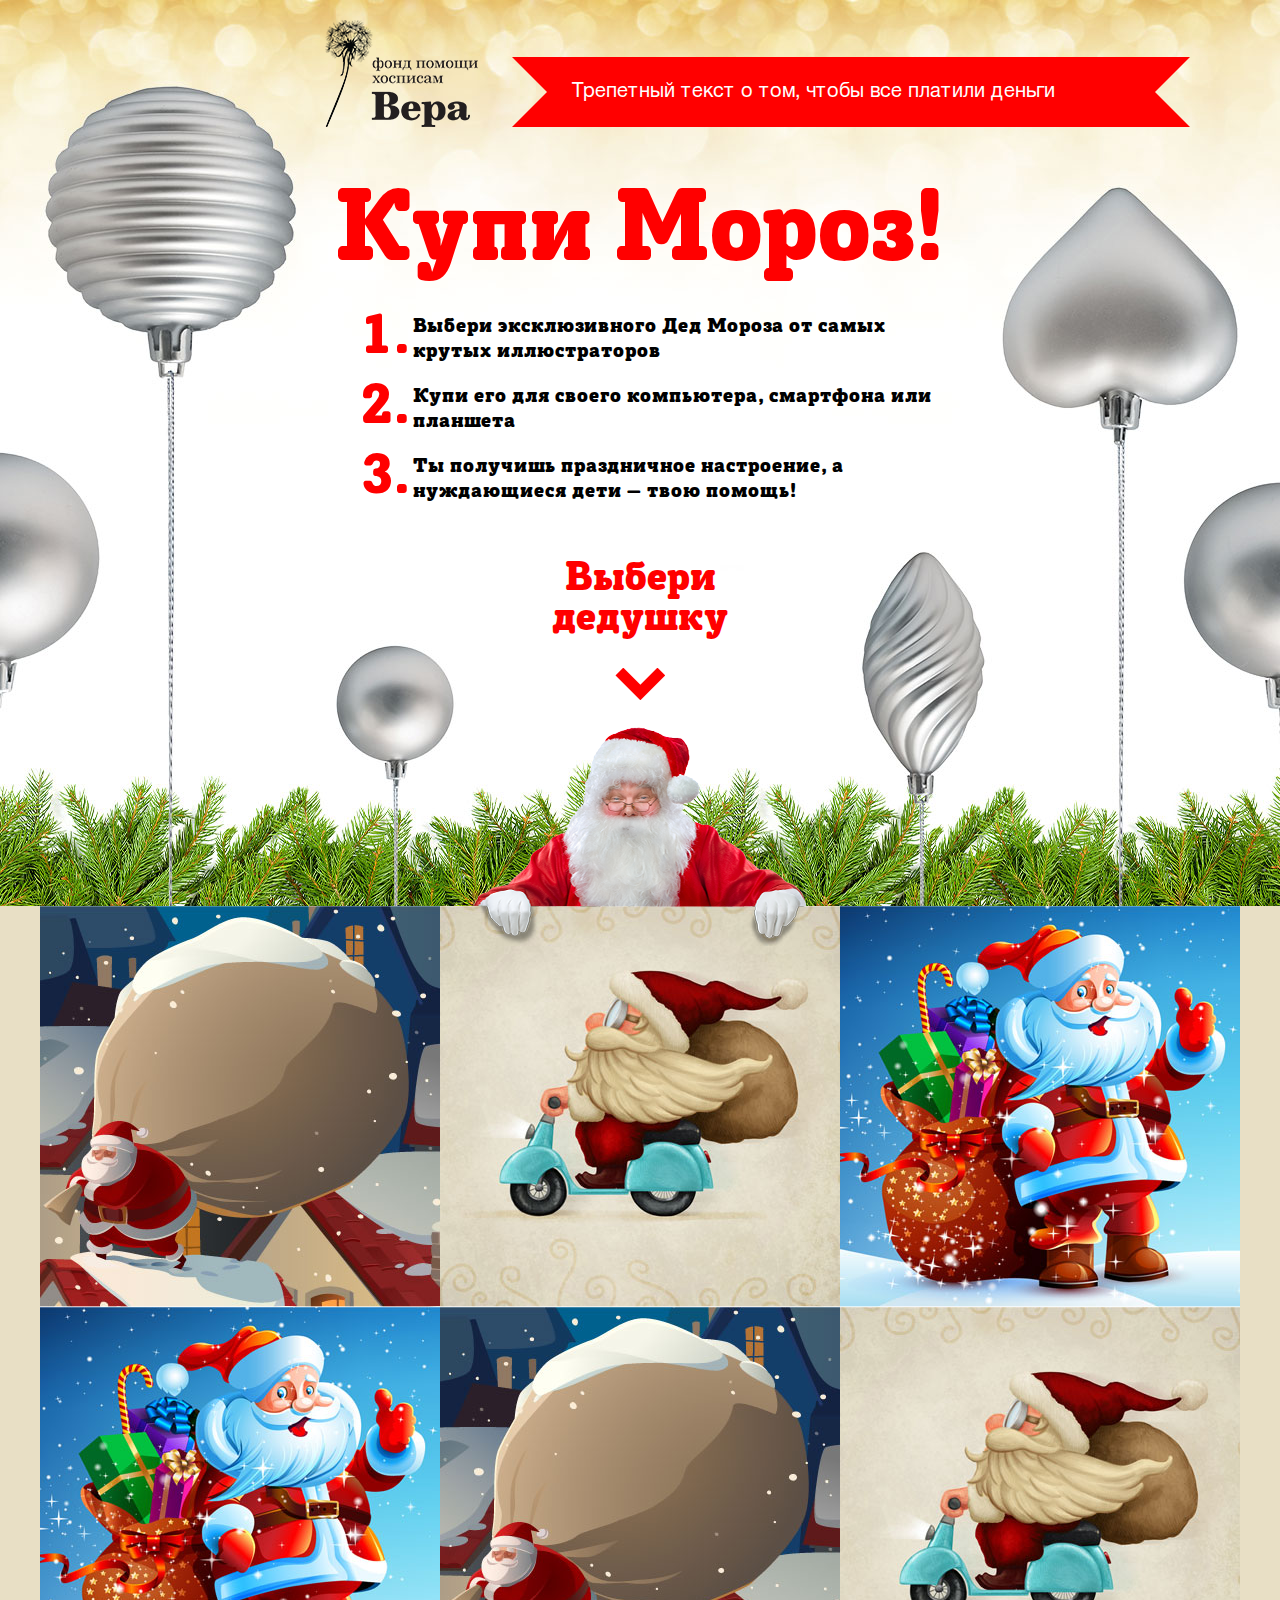
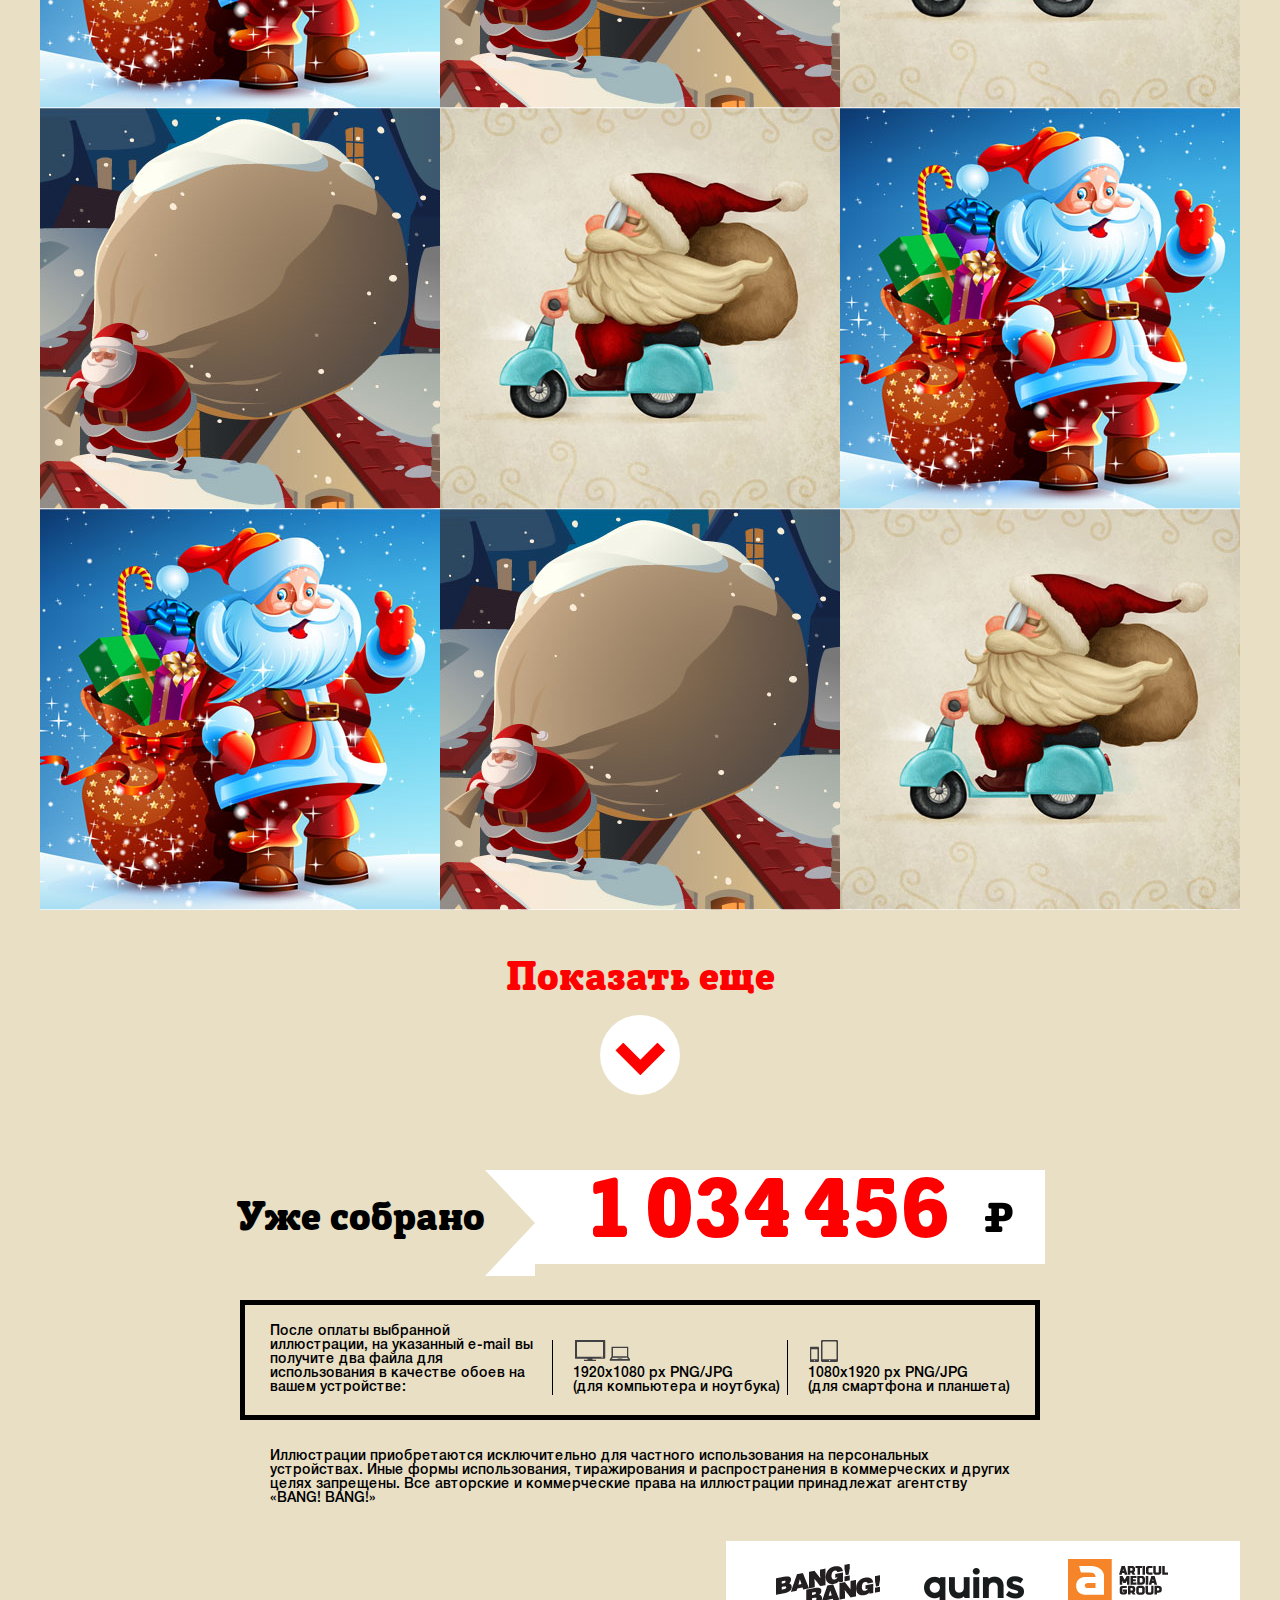
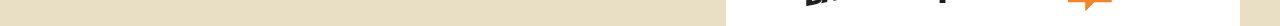
==== index.html @ df0b2a20 "add main page" ====
<!DOCTYPE html>
<html lang="ru-RU">
<head>
	<meta charset="utf-8">
	<title>Quins — основы web-верстки</title>
	<meta name="viewport" contents="ya-title=#000000,ya-dock=#000000">
	<link rel="stylesheet" type="text/css" href="css/common.css" media="all">
	<!--[if IE 8]><link rel="stylesheet" type="text/css" href="css/miserable-browsers/internet-explorer-8.css" media="all"><![endif]-->
	<!--[if IE 9]><link rel="stylesheet" type="text/css" href="css/miserable-browsers/internet-explorer-9.css" media="all"><![endif]-->
</head>
<body>

	<header class="l-header" role="header">
		<h1 class="b-header-title">Фонд помощи хосписам Вера</h1>
		<p class="b-header-description">Трепетный текст о том, чтобы все платили деньги</p>
	</header>

	<main role="main">
		<section class="l-intro-section">
			<span class="b-intro-section-background-section" style="background: url('i/back-intro.jpg') no-repeat 50% 0;"></span>
			<h1 class="b-intro-section-title">Купи Мороз!</h1>
			<ul class="b-intro-section-pillars-collection">
				<li class="b-intro-section-pillars-collection-clause b-intro-section-pillars-collection-one-clause">Выбери эксклюзивного Дед Мороза от самых крутых иллюстраторов</li>
				<li class="b-intro-section-pillars-collection-clause b-intro-section-pillars-collection-two-clause">Купи его для своего компьютера, смартфона или планшета</li>
				<li class="b-intro-section-pillars-collection-clause b-intro-section-pillars-collection-three-clause">Ты получишь праздничное настроение, а нуждающиеся дети&nbsp;&mdash; твою помощь!</li>
			</ul>
			<p class="b-intro-section-paragraph">Выбери дедушку</p>
		</section>
		<section class="l-painting-section">
			<ul class="b-painting-section-pictures-collection">
				<li class="b-painting-section-pictures-collection-clause">
					<img src="i/painting/painting-1.jpg" alt="Дед Мороз" class="b-painting-section-pictures-collection-clause-picture">
					<div class="b-buying-section">
						<h1 class="b-buying-section-title">Купить иллюстрацию</h1>

						<ul class="b-buying-section-costs-collection">
							<li class="b-buying-section-costs-collection-clause"><a href="#" class="b-buying-section-costs-collection-clause-link" title="100 рублей">100 &#8381;</span></a></li>
							<li class="b-buying-section-costs-collection-clause"><a href="#" class="b-buying-section-costs-collection-clause-link" title="300 рублей">300 &#8381;</span></a></li>
							<li class="b-buying-section-costs-collection-clause b-buying-section-costs-collection-clause" title="Столько рублей, сколько вам не жалко"><a href="#" class="b-buying-section-costs-collection-clause-link b-buying-section-costs-collection-clause-random-link">?</a></li>
						</ul>

						<dl class="b-buying-section-sharing-collection">
							<dt class="b-buying-section-sharing-collection-title">Поделиться</dt>
							<dd class="b-buying-section-sharing-collection-clause b-buying-section-sharing-collection-fb-clause">150</dd>
							<dd class="b-buying-section-sharing-collection-clause b-buying-section-sharing-collection-vk-clause">150</dd>

						</dl>
					</div>
				</li>
				<li class="b-painting-section-pictures-collection-clause">
					<img src="i/painting/painting-2.jpg" alt="Дед Мороз" class="b-painting-section-pictures-collection-clause-picture">

					<div class="b-buying-section">
						<h1 class="b-buying-section-title">Купить иллюстрацию</h1>

						<ul class="b-buying-section-costs-collection">
							<li class="b-buying-section-costs-collection-clause"><a href="#" class="b-buying-section-costs-collection-clause-link" title="100 рублей">100 &#8381;</span></a></li>
							<li class="b-buying-section-costs-collection-clause"><a href="#" class="b-buying-section-costs-collection-clause-link" title="300 рублей">300 &#8381;</span></a></li>
							<li class="b-buying-section-costs-collection-clause b-buying-section-costs-collection-clause" title="Столько рублей, сколько вам не жалко"><a href="#" class="b-buying-section-costs-collection-clause-link b-buying-section-costs-collection-clause-random-link">?</a></li>
						</ul>

						<dl class="b-buying-section-sharing-collection">
							<dt class="b-buying-section-sharing-collection-title">Поделиться</dt>
							<dd class="b-buying-section-sharing-collection-clause b-buying-section-sharing-collection-fb-clause">150</dd>
							<dd class="b-buying-section-sharing-collection-clause b-buying-section-sharing-collection-vk-clause">150</dd>

						</dl>
					</div>

				</li>
				<li class="b-painting-section-pictures-collection-clause">
					<img src="i/painting/painting-3.jpg" alt="Дед Мороз" class="b-painting-section-pictures-collection-clause-picture">

					<div class="b-buying-section">
						<h1 class="b-buying-section-title">Купить иллюстрацию</h1>

						<ul class="b-buying-section-costs-collection">
							<li class="b-buying-section-costs-collection-clause"><a href="#" class="b-buying-section-costs-collection-clause-link" title="100 рублей">100 &#8381;</span></a></li>
							<li class="b-buying-section-costs-collection-clause"><a href="#" class="b-buying-section-costs-collection-clause-link" title="300 рублей">300 &#8381;</span></a></li>
							<li class="b-buying-section-costs-collection-clause b-buying-section-costs-collection-clause" title="Столько рублей, сколько вам не жалко"><a href="#" class="b-buying-section-costs-collection-clause-link b-buying-section-costs-collection-clause-random-link">?</a></li>
						</ul>

						<dl class="b-buying-section-sharing-collection">
							<dt class="b-buying-section-sharing-collection-title">Поделиться</dt>
							<dd class="b-buying-section-sharing-collection-clause b-buying-section-sharing-collection-fb-clause">150</dd>
							<dd class="b-buying-section-sharing-collection-clause b-buying-section-sharing-collection-vk-clause">150</dd>

						</dl>
					</div>

				</li>
				<li class="b-painting-section-pictures-collection-clause">
					<img src="i/painting/painting-3.jpg" alt="Дед Мороз" class="b-painting-section-pictures-collection-clause-picture">

					<div class="b-buying-section">
						<h1 class="b-buying-section-title">Купить иллюстрацию</h1>

						<ul class="b-buying-section-costs-collection">
							<li class="b-buying-section-costs-collection-clause"><a href="#" class="b-buying-section-costs-collection-clause-link" title="100 рублей">100 &#8381;</span></a></li>
							<li class="b-buying-section-costs-collection-clause"><a href="#" class="b-buying-section-costs-collection-clause-link" title="300 рублей">300 &#8381;</span></a></li>
							<li class="b-buying-section-costs-collection-clause b-buying-section-costs-collection-clause" title="Столько рублей, сколько вам не жалко"><a href="#" class="b-buying-section-costs-collection-clause-link b-buying-section-costs-collection-clause-random-link">?</a></li>
						</ul>

						<dl class="b-buying-section-sharing-collection">
							<dt class="b-buying-section-sharing-collection-title">Поделиться</dt>
							<dd class="b-buying-section-sharing-collection-clause b-buying-section-sharing-collection-fb-clause">150</dd>
							<dd class="b-buying-section-sharing-collection-clause b-buying-section-sharing-collection-vk-clause">150</dd>

						</dl>
					</div>

				</li>
				<li class="b-painting-section-pictures-collection-clause">
					<img src="i/painting/painting-1.jpg" alt="Дед Мороз" class="b-painting-section-pictures-collection-clause-picture">

					<div class="b-buying-section">
						<h1 class="b-buying-section-title">Купить иллюстрацию</h1>

						<ul class="b-buying-section-costs-collection">
							<li class="b-buying-section-costs-collection-clause"><a href="#" class="b-buying-section-costs-collection-clause-link" title="100 рублей">100 &#8381;</span></a></li>
							<li class="b-buying-section-costs-collection-clause"><a href="#" class="b-buying-section-costs-collection-clause-link" title="300 рублей">300 &#8381;</span></a></li>
							<li class="b-buying-section-costs-collection-clause b-buying-section-costs-collection-clause" title="Столько рублей, сколько вам не жалко"><a href="#" class="b-buying-section-costs-collection-clause-link b-buying-section-costs-collection-clause-random-link">?</a></li>
						</ul>

						<dl class="b-buying-section-sharing-collection">
							<dt class="b-buying-section-sharing-collection-title">Поделиться</dt>
							<dd class="b-buying-section-sharing-collection-clause b-buying-section-sharing-collection-fb-clause">150</dd>
							<dd class="b-buying-section-sharing-collection-clause b-buying-section-sharing-collection-vk-clause">150</dd>

						</dl>
					</div>

				</li>
				<li class="b-painting-section-pictures-collection-clause">
					<img src="i/painting/painting-2.jpg" alt="Дед Мороз" class="b-painting-section-pictures-collection-clause-picture">

					<div class="b-buying-section">
						<h1 class="b-buying-section-title">Купить иллюстрацию</h1>

						<ul class="b-buying-section-costs-collection">
							<li class="b-buying-section-costs-collection-clause"><a href="#" class="b-buying-section-costs-collection-clause-link" title="100 рублей">100 &#8381;</span></a></li>
							<li class="b-buying-section-costs-collection-clause"><a href="#" class="b-buying-section-costs-collection-clause-link" title="300 рублей">300 &#8381;</span></a></li>
							<li class="b-buying-section-costs-collection-clause b-buying-section-costs-collection-clause" title="Столько рублей, сколько вам не жалко"><a href="#" class="b-buying-section-costs-collection-clause-link b-buying-section-costs-collection-clause-random-link">?</a></li>
						</ul>

						<dl class="b-buying-section-sharing-collection">
							<dt class="b-buying-section-sharing-collection-title">Поделиться</dt>
							<dd class="b-buying-section-sharing-collection-clause b-buying-section-sharing-collection-fb-clause">150</dd>
							<dd class="b-buying-section-sharing-collection-clause b-buying-section-sharing-collection-vk-clause">150</dd>

						</dl>
					</div>

				</li>
				<li class="b-painting-section-pictures-collection-clause">
					<img src="i/painting/painting-1.jpg" alt="Дед Мороз" class="b-painting-section-pictures-collection-clause-picture">

					<div class="b-buying-section">
						<h1 class="b-buying-section-title">Купить иллюстрацию</h1>

						<ul class="b-buying-section-costs-collection">
							<li class="b-buying-section-costs-collection-clause"><a href="#" class="b-buying-section-costs-collection-clause-link" title="100 рублей">100 &#8381;</span></a></li>
							<li class="b-buying-section-costs-collection-clause"><a href="#" class="b-buying-section-costs-collection-clause-link" title="300 рублей">300 &#8381;</span></a></li>
							<li class="b-buying-section-costs-collection-clause b-buying-section-costs-collection-clause" title="Столько рублей, сколько вам не жалко"><a href="#" class="b-buying-section-costs-collection-clause-link b-buying-section-costs-collection-clause-random-link">?</a></li>
						</ul>

						<dl class="b-buying-section-sharing-collection">
							<dt class="b-buying-section-sharing-collection-title">Поделиться</dt>
							<dd class="b-buying-section-sharing-collection-clause b-buying-section-sharing-collection-fb-clause">150</dd>
							<dd class="b-buying-section-sharing-collection-clause b-buying-section-sharing-collection-vk-clause">150</dd>

						</dl>
					</div>

				</li>
				<li class="b-painting-section-pictures-collection-clause">
					<img src="i/painting/painting-2.jpg" alt="Дед Мороз" class="b-painting-section-pictures-collection-clause-picture">

					<div class="b-buying-section">
						<h1 class="b-buying-section-title">Купить иллюстрацию</h1>

						<ul class="b-buying-section-costs-collection">
							<li class="b-buying-section-costs-collection-clause"><a href="#" class="b-buying-section-costs-collection-clause-link" title="100 рублей">100 &#8381;</span></a></li>
							<li class="b-buying-section-costs-collection-clause"><a href="#" class="b-buying-section-costs-collection-clause-link" title="300 рублей">300 &#8381;</span></a></li>
							<li class="b-buying-section-costs-collection-clause b-buying-section-costs-collection-clause" title="Столько рублей, сколько вам не жалко"><a href="#" class="b-buying-section-costs-collection-clause-link b-buying-section-costs-collection-clause-random-link">?</a></li>
						</ul>

						<dl class="b-buying-section-sharing-collection">
							<dt class="b-buying-section-sharing-collection-title">Поделиться</dt>
							<dd class="b-buying-section-sharing-collection-clause b-buying-section-sharing-collection-fb-clause">150</dd>
							<dd class="b-buying-section-sharing-collection-clause b-buying-section-sharing-collection-vk-clause">150</dd>

						</dl>
					</div>

				</li>
				<li class="b-painting-section-pictures-collection-clause">
					<img src="i/painting/painting-3.jpg" alt="Дед Мороз" class="b-painting-section-pictures-collection-clause-picture">

					<div class="b-buying-section">
						<h1 class="b-buying-section-title">Купить иллюстрацию</h1>

						<ul class="b-buying-section-costs-collection">
							<li class="b-buying-section-costs-collection-clause"><a href="#" class="b-buying-section-costs-collection-clause-link" title="100 рублей">100 &#8381;</span></a></li>
							<li class="b-buying-section-costs-collection-clause"><a href="#" class="b-buying-section-costs-collection-clause-link" title="300 рублей">300 &#8381;</span></a></li>
							<li class="b-buying-section-costs-collection-clause b-buying-section-costs-collection-clause" title="Столько рублей, сколько вам не жалко"><a href="#" class="b-buying-section-costs-collection-clause-link b-buying-section-costs-collection-clause-random-link">?</a></li>
						</ul>

						<dl class="b-buying-section-sharing-collection">
							<dt class="b-buying-section-sharing-collection-title">Поделиться</dt>
							<dd class="b-buying-section-sharing-collection-clause b-buying-section-sharing-collection-fb-clause">150</dd>
							<dd class="b-buying-section-sharing-collection-clause b-buying-section-sharing-collection-vk-clause">150</dd>

						</dl>
					</div>

				</li>
				<li class="b-painting-section-pictures-collection-clause">
					<img src="i/painting/painting-3.jpg" alt="Дед Мороз" class="b-painting-section-pictures-collection-clause-picture">

					<div class="b-buying-section">
						<h1 class="b-buying-section-title">Купить иллюстрацию</h1>

						<ul class="b-buying-section-costs-collection">
							<li class="b-buying-section-costs-collection-clause"><a href="#" class="b-buying-section-costs-collection-clause-link" title="100 рублей">100 &#8381;</span></a></li>
							<li class="b-buying-section-costs-collection-clause"><a href="#" class="b-buying-section-costs-collection-clause-link" title="300 рублей">300 &#8381;</span></a></li>
							<li class="b-buying-section-costs-collection-clause b-buying-section-costs-collection-clause" title="Столько рублей, сколько вам не жалко"><a href="#" class="b-buying-section-costs-collection-clause-link b-buying-section-costs-collection-clause-random-link">?</a></li>
						</ul>

						<dl class="b-buying-section-sharing-collection">
							<dt class="b-buying-section-sharing-collection-title">Поделиться</dt>
							<dd class="b-buying-section-sharing-collection-clause b-buying-section-sharing-collection-fb-clause">150</dd>
							<dd class="b-buying-section-sharing-collection-clause b-buying-section-sharing-collection-vk-clause">150</dd>

						</dl>
					</div>

				</li>
				<li class="b-painting-section-pictures-collection-clause">
					<img src="i/painting/painting-1.jpg" alt="Дед Мороз" class="b-painting-section-pictures-collection-clause-picture">

					<div class="b-buying-section">
						<h1 class="b-buying-section-title">Купить иллюстрацию</h1>

						<ul class="b-buying-section-costs-collection">
							<li class="b-buying-section-costs-collection-clause"><a href="#" class="b-buying-section-costs-collection-clause-link" title="100 рублей">100 &#8381;</span></a></li>
							<li class="b-buying-section-costs-collection-clause"><a href="#" class="b-buying-section-costs-collection-clause-link" title="300 рублей">300 &#8381;</span></a></li>
							<li class="b-buying-section-costs-collection-clause b-buying-section-costs-collection-clause" title="Столько рублей, сколько вам не жалко"><a href="#" class="b-buying-section-costs-collection-clause-link b-buying-section-costs-collection-clause-random-link">?</a></li>
						</ul>

						<dl class="b-buying-section-sharing-collection">
							<dt class="b-buying-section-sharing-collection-title">Поделиться</dt>
							<dd class="b-buying-section-sharing-collection-clause b-buying-section-sharing-collection-fb-clause">150</dd>
							<dd class="b-buying-section-sharing-collection-clause b-buying-section-sharing-collection-vk-clause">150</dd>

						</dl>
					</div>

				</li>
				<li class="b-painting-section-pictures-collection-clause">
					<img src="i/painting/painting-2.jpg" alt="Дед Мороз" class="b-painting-section-pictures-collection-clause-picture">

					<div class="b-buying-section">
						<h1 class="b-buying-section-title">Купить иллюстрацию</h1>

						<ul class="b-buying-section-costs-collection">
							<li class="b-buying-section-costs-collection-clause"><a href="#" class="b-buying-section-costs-collection-clause-link" title="100 рублей">100 &#8381;</span></a></li>
							<li class="b-buying-section-costs-collection-clause"><a href="#" class="b-buying-section-costs-collection-clause-link" title="300 рублей">300 &#8381;</span></a></li>
							<li class="b-buying-section-costs-collection-clause b-buying-section-costs-collection-clause" title="Столько рублей, сколько вам не жалко"><a href="#" class="b-buying-section-costs-collection-clause-link b-buying-section-costs-collection-clause-random-link">?</a></li>
						</ul>

						<dl class="b-buying-section-sharing-collection">
							<dt class="b-buying-section-sharing-collection-title">Поделиться</dt>
							<dd class="b-buying-section-sharing-collection-clause b-buying-section-sharing-collection-fb-clause">150</dd>
							<dd class="b-buying-section-sharing-collection-clause b-buying-section-sharing-collection-vk-clause">150</dd>

						</dl>
					</div>

				</li>
			</ul>

			<a href="#" class="b-painting-section-link" title="Показать еще">Показать еще</a>
			
			<dl class="b-donate-section">
				<dt class="b-donate-section-title">Уже собрано</dt>
				<dd class="b-donate-section-description">1 034 456</dd>
			</dl>			

		</section>
		<section class="l-law-section">

			<dl class="b-law-section-instructions-collection">
				<dt class="b-law-section-instructions-collection-title">После оплаты выбранной иллюстрации, на указанный e-mail вы получите два&nbsp;файла для использования в качестве обоев на вашем устройстве:</dt>
				<d class="b-law-section-instructions-collection-clause b-law-section-instructions-collection-largescreen-clause">1920х1080 px PNG/JPG<br>(для компьютера и ноутбука)</d>
				<d class="b-law-section-instructions-collection-clause b-law-section-instructions-collection-smallscreen-clause">1080х1920 px PNG/JPG<br>(для смартфона и планшета)</d>
			</dl>
			
			<p class="b-law-section-paragraph">Иллюстрации приобретаются исключительно для частного использования на персональных устройствах. Иные формы использования, тиражирования и распространения в коммерческих и других целях запрещены. Все авторские и коммерческие права на иллюстрации принадлежат агентству «BANG! BANG!»</p>

		</section>

		<footer class="l-footer">
			<div class="b-footer-contents">
				<ul class="b-footer-contents-logos-collection">
					<li class="b-footer-contents-logos-collection-clause">
						<a href="#" class="b-footer-contents-logos-collection-clause-link" title="BANG! BANG!">
							<img src="i/logo-bang.png" alt="BANG! BANG!" class="b-footer-contents-logos-collection-clause-picture">
						</a>
					</li>
					<li class="b-footer-contents-logos-collection-clause">
						<a href="#" class="b-footer-contents-logos-collection-clause-link" title="Quins">
							<img src="i/logo-quins.png" alt="BANG! BANG!" class="b-footer-contents-logos-collection-clause-picture">
						</a>
					</li>
					<li class="b-footer-contents-logos-collection-clause">
						<a href="#" class="b-footer-contents-logos-collection-clause-link" title="Articul">
							<img src="i/logo-articul.png" alt="BANG! BANG!" class="b-footer-contents-logos-collection-clause-picture">
						</a>
					</li>
				</ul>
			</div>	
		</footer>


		
	</main>

</body>
</html>
---- css/common.css ----
html,body,div,span,applet,object,iframe,h1,h2,h3,h4,h5,h6,p,blockquote,pre,a,abbr,acronym,address,big,cite,code,del,dfn,em,img,ins,kbd,q,s,samp,small,strike,strong,sub,sup,tt,var,b,u,i,center,dl,dt,dd,ol,ul,li,fieldset,form,label,legend,table,caption,tbody,tfoot,thead,tr,th,td,article,aside,canvas,details,figcaption,figure,footer,header,hgroup,menu,nav,section,summary,time,mark,audio,video{margin:0;padding:0;border:0;outline:0;font-size:100%;font:inherit;vertical-align:baseline}article,aside,details,figcaption,figure,footer,header,hgroup,menu,nav,section{display:block}html,body{height:100%}body{background:#fff;line-height:1}:focus{outline:0}ol,ul{list-style:none}blockquote,q{quotes:none}blockquote:before,blockquote:after,q:before,q:after{content:'';content:none}ins{text-decoration:none}del{text-decoration:line-through}table{border-collapse:collapse;border-spacing:0}@font-face{font-family:'posterizer_kg_roundedregular';src:url('../fonts/Posterizer/posterizer_kg_-_posterizerkgrounded_0.eot');src:url('../fonts/Posterizer/posterizer_kg_-_posterizerkgrounded_0.eot?#iefix') format('embedded-opentype'),url('../fonts/Posterizer/posterizer_kg_-_posterizerkgrounded_0.woff2') format('woff2'),url('../fonts/Posterizer/posterizer_kg_-_posterizerkgrounded_0.woff') format('woff'),url('../fonts/Posterizer/posterizer_kg_-_posterizerkgrounded_0.ttf') format('truetype'),url('../fonts/Posterizer/posterizer_kg_-_posterizerkgrounded_0.svg#posterizer_kg_roundedregular') format('svg');font-weight:normal;font-style:normal;}@font-face{font-family:'HelveticaNeue Regular';src:url('../fonts/Helvetica-Neue-Cyr/HelveticaNeueCyr-Medium.eot');src:url('../fonts/Helvetica-Neue-Cyr/HelveticaNeueCyr-Medium.eot?#iefix') format('embedded-opentype'),url('../fonts/Helvetica-Neue-Cyr/HelveticaNeueCyr-Medium.woff2') format('woff2'),url('../fonts/Helvetica-Neue-Cyr/HelveticaNeueCyr-Medium.woff') format('woff'),url('../fonts/Helvetica-Neue-Cyr/HelveticaNeueCyr-Medium.ttf') format('truetype'),url('../fonts/Helvetica-Neue-Cyr/HelveticaNeueCyr-Medium.svg#posterizer_kg_roundedregular') format('svg');font-weight:normal;font-style:normal;}@font-face{font-family:'HelveticaNeue Roman';src:url('../fonts/Helvetica-Neue-Cyr/HelveticaNeueCyr-Roman.eot');src:url('../fonts/Helvetica-Neue-Cyr/HelveticaNeueCyr-Roman.eot?#iefix') format('embedded-opentype'),url('../fonts/Helvetica-Neue-Cyr/HelveticaNeueCyr-Roman.woff2') format('woff2'),url('../fonts/Helvetica-Neue-Cyr/HelveticaNeueCyr-Roman.woff') format('woff'),url('../fonts/Helvetica-Neue-Cyr/HelveticaNeueCyr-Roman.ttf') format('truetype'),url('../fonts/Helvetica-Neue-Cyr/HelveticaNeueCyr-Roman.svg#posterizer_kg_roundedregular') format('svg');font-weight:normal;font-style:normal;}body,input,textarea,select,button{font-family:Arial,sans-serif}html{height:auto;height:100%}body{font-family:"Helvetica",Arial,sans-serif;font-weight:normal;font-size:14px;line-height:20px;height:100%;position:relative;text-rendering:optimizelegibility;font-smoothing:antialiased;-webkit-font-smoothing:subpixel-antialiased !important;-webkit-backface-visibility:hidden;-moz-font-smoothing:antialiased;-moz-backface-visibility:hidden;-moz-osx-font-smoothing:grayscale;-ms-backface-visibility:hidden}body *{-webkit-tap-highlight-color:rgba(0,0,0,0)}input,textarea,select,button{font-size:1em}button::-moz-focus-inner{padding:0;border:none}a,a:hover{-webkit-transition:0.3s;-moz-transition:0.3s;-ms-transition:0.3s;-o-transition:0.3s;transition:0.3s}.g-pseudo-link{border-bottom:1px dashed;text-decoration:none !important;cursor:pointer}.g-limited{}.g-cleaner{display:block;clear:both;height:0;overflow:hidden;font-size:0;line-height:0}.g-cleared:after{display:block;content:".";height:0;clear:both;overflow:hidden;visibility:hidden}.g-hidden{display:none !important}body,input,textarea,select,button{font-family:Arial,sans-serif}html{height:auto;height:100%}body{font-family:"Helvetica",Arial,sans-serif;font-weight:normal;font-size:14px;line-height:20px;height:100%;position:relative;text-rendering:optimizelegibility;font-smoothing:antialiased;-webkit-font-smoothing:subpixel-antialiased !important;-webkit-backface-visibility:hidden;-moz-font-smoothing:antialiased;-moz-backface-visibility:hidden;-moz-osx-font-smoothing:grayscale;-ms-backface-visibility:hidden}body *{-webkit-tap-highlight-color:rgba(0,0,0,0)}input,textarea,select,button{font-size:1em}button::-moz-focus-inner{padding:0;border:none}a,a:hover{-webkit-transition:0.3s;-moz-transition:0.3s;-ms-transition:0.3s;-o-transition:0.3s;transition:0.3s}.g-pseudo-link{border-bottom:1px dashed;text-decoration:none !important;cursor:pointer}.g-limited{}.g-cleaner{display:block;clear:both;height:0;overflow:hidden;font-size:0;line-height:0}.g-cleared:after{display:block;content:".";height:0;clear:both;overflow:hidden;visibility:hidden}.g-hidden{display:none !important}.l-header{position:relative;padding:20px 0 60px;text-align:center}.l-intro-section{position:relative;margin:0 0 -187px;padding:0 0 453px}.l-intro-section:after{position:absolute;content:'';bottom:147px;left:50%;margin-left:-166px;width:332px;height:220px;background:transparent url(../i/graphics.png) no-repeat 0 -107px;z-index:10}.l-painting-section,.l-law-section,.l-footer{text-align:center;background-color:#e8dfc5}.b-header-title{position:relative;display:inline-block;margin:0 65px 0 200px;width:153px;height:107px;text-indent:-9999px;background:transparent url(../i/graphics.png) no-repeat 0 0;vertical-align:bottom;z-index:5}.b-header-description{position:relative;display:inline-block;padding:25px 100px 25px 25px;font-family:"HelveticaNeue Roman",Arial,sans-serif;font-weight:normal;font-size:20px;line-height:20px;color:#fff;vertical-align:bottom;background-color:#ff0000;z-index:5}.b-header-description:after,.b-header-description:before{position:absolute;content:'';top:0;border-top:35px solid #ff0000;border-bottom:35px solid #ff0000}.b-header-description:before{left:-35px;border-left:35px solid transparent}.b-header-description:after{right:-35px;border-right:35px solid transparent}.b-intro-section-background-section{position:absolute;content:'';top:-187px;left:0;right:0;height:100%}.b-intro-section-title{position:relative;padding:0 0 30px;font-family:"posterizer_kg_roundedregular",Arial,sans-serif;font-weight:normal;font-size:97px;line-height:normal;color:#ff0000;text-align:center}.b-intro-section-pillars-collection{margin:0 auto;padding:0 0 35px 145px;width:600px}.b-intro-section-pillars-collection-clause{position:relative;margin:0 0 20px;padding:0 65px 0 0;font-family:"posterizer_kg_roundedregular",Arial,sans-serif;font-weight:normal;font-size:20px;line-height:25px;color:#000;text-align:left}.b-intro-section-pillars-collection-clause:before{position:absolute;bottom:0;left:-52px;font-family:"posterizer_kg_roundedregular",Arial,sans-serif;font-weight:normal;font-size:54px;line-height:50px;color:#ff0000}.b-intro-section-pillars-collection-one-clause:before{content:'1.'}.b-intro-section-pillars-collection-two-clause:before{content:'2.'}.b-intro-section-pillars-collection-three-clause:before{content:'3.'}.b-intro-section-paragraph{position:relative;margin:0 auto;width:200px;font-family:"posterizer_kg_roundedregular",Arial,sans-serif;font-weight:normal;font-size:40px;line-height:40px;color:#ff0000;text-align:center}.b-intro-section-paragraph:after{position:absolute;content:'';left:50%;margin-left:-25px;bottom:-60px;width:50px;height:32px;background:transparent url(../i/graphics.png) no-repeat -153px 0}.b-painting-section-pictures-collection{margin:0 auto;padding:0 0 50px;font-size:0;line-height:0;max-width:1200px;text-align:center}.b-painting-section-pictures-collection-clause{position:relative;display:inline-block;cursor:pointer}.b-painting-section-pictures-collection-clause:hover .b-buying-section{visibility:visible;opacity:1;-webkit-transition:opacity 1s ease;-moz-transition:opacity 1s ease;-ms-transition:opacity 1s ease;-o-transition:opacity 1s ease;transition:opacity 1s ease}.b-painting-section-pictures-collection-clause-picture{max-width:100%}.b-painting-section-link{position:relative;display:block;margin:0 auto 170px;width:300px;font-family:"posterizer_kg_roundedregular",Arial,sans-serif;font-weight:normal;font-size:40px;line-height:40px;color:#ff0000;text-decoration:none}.b-painting-section-link:after{position:absolute;content:'';left:50%;margin-left:-25px;bottom:-75px;width:50px;height:32px;background:transparent url(../i/graphics.png) no-repeat -153px 0}.b-painting-section-link:before{position:absolute;content:'';left:50%;bottom:-95px;margin-left:-40px;width:80px;height:80px;border-radius:40px;background-color:#fff}.b-buying-section{position:absolute;top:0;right:0;bottom:0;left:0;padding:118px 0 0;background-color:rgba(9,28,47,0.6);visibility:hidden;opacity:0;-webkit-transition:opacity 1s ease;-moz-transition:opacity 1s ease;-ms-transition:opacity 1s ease;-o-transition:opacity 1s ease;transition:opacity 1s ease}.b-buying-section-title{padding:0 0 40px;font-family:"posterizer_kg_roundedregular",Arial,sans-serif;font-weight:normal;font-size:37px;line-height:37px;color:#fff;text-align:center}.b-buying-section-costs-collection{padding:0 0 70px}.b-buying-section-costs-collection-clause{display:inline-block;margin:0 15px 0 0;vertical-align:top}.b-buying-section-costs-collection-clause-link{display:block;width:60px;font-family:"HelveticaNeue Roman",Arial,sans-serif;font-weight:normal;font-size:17px;line-height:60px;color:#fff;text-decoration:none;border:3px solid #fff;border-radius:50%;-webkit-transition:opacity 0.6s ease;-moz-transition:opacity 0.6s ease;-ms-transition:opacity 0.6s ease;-o-transition:opacity 0.6s ease;transition:opacity 0.6s ease}.b-buying-section-costs-collection-clause-random-link{position:relative;margin:0 60px 0 0;font-size:30px}.b-buying-section-costs-collection-clause-random-link:after{position:absolute;content:'cколько не жалко';top:50%;margin-top:-16px;right:-83px;width:70px;font-family:"HelveticaNeue Roman",Arial,sans-serif;font-weight:normal;font-size:16px;line-height:16px;text-align:left}.b-buying-section-sharing-collection-title,.b-buying-section-sharing-collection-clause{display:inline-block;font-family:"HelveticaNeue Roman",Arial,sans-serif;font-weight:normal;font-size:18px;line-height:18px;color:#fff}.b-buying-section-sharing-collection-title{padding:0 15px 0 0}.b-buying-section-sharing-collection-clause{position:relative;padding:0 0 0 50px}.b-buying-section-sharing-collection-clause:before{position:absolute;content:'';top:50%;left:16px;margin-top:-15px;width:30px;height:30px}.b-buying-section-sharing-collection-vk-clause:before{background:transparent url(../i/graphics.png) no-repeat -153px -32px}.b-buying-section-sharing-collection-fb-clause:before{background:transparent url(../i/graphics.png) no-repeat -153px -61px}.b-donate-section{padding:0 0 30px;font-size:0;line-height:0}.b-donate-section-title{display:inline-block;padding:30px 50px 30px 0;font-family:"posterizer_kg_roundedregular",Arial,sans-serif;font-weight:normal;font-size:40px;line-height:normal;vertical-align:top}.b-donate-section-description{position:relative;padding:5px 95px 5px 50px;display:inline-block;font-family:"posterizer_kg_roundedregular",Arial,sans-serif;font-weight:normal;font-size:82px;line-height:normal;color:#ff0000;word-spacing:-7px;background-color:#fff}.b-donate-section-description:after{position:absolute;content:'';top:50%;right:32px;margin-top:-15px;width:28px;height:30px;background:transparent url(../i/graphics.png) no-repeat -332px -107px}.b-donate-section-description:before{position:absolute;content:'';top:0;left:-50px;border-left:50px solid transparent;border-top:53px solid #fff;border-bottom:53px solid #fff}.b-law-section-instructions-collection{margin:0 auto 30px;border:5px solid #000;padding:20px 25px;width:800px;box-sizing:border-box;font-size:0;line-height:0;text-align:justify}.b-law-section-instructions-collection:after{display:inline-block;content:"";width:100%;height:0}.b-law-section-instructions-collection-title,.b-law-section-instructions-collection-clause{display:inline-block;font-family:"HelveticaNeue Regular",Arial,sans-serif;font-weight:normal;font-size:14px;line-height:14px;text-align:left}.b-law-section-instructions-collection-title{max-width:275px}.b-law-section-instructions-collection-clause{position:relative;max-width:230px;padding:27px 0 0 20px;border-left:1px solid #000;box-sizing:border-box}.b-law-section-instructions-collection-clause:before{position:absolute;content:'';left:22px;top:0px}.b-law-section-instructions-collection-largescreen-clause:before{width:55px;height:21px;background:transparent url(../i/graphics.png) no-repeat -185px -36px}.b-law-section-instructions-collection-smallscreen-clause:before{width:28px;height:22px;background:transparent url(../i/graphics.png) no-repeat -187px -66px}.b-law-section-paragraph{margin:0 auto;padding:0 30px 35px 30px;width:740px;font-family:"HelveticaNeue Regular",Arial,sans-serif;font-weight:normal;font-size:14px;line-height:14px;color:#000;text-align:left}.b-footer-contents{margin:0 auto;max-width:1200px;text-align:right}.b-footer-contents-logos-collection{display:inline-block;padding:18px 72px 10px 10px;background-color:#fff}.b-footer-contents-logos-collection-clause{display:inline-block;padding:0 0 0 40px;vertical-align:middle}.b-footer-contents-logos-collection-clause-link{display:block}.b-footer-contents-logos-collection-clause-picture{max-width:100%}
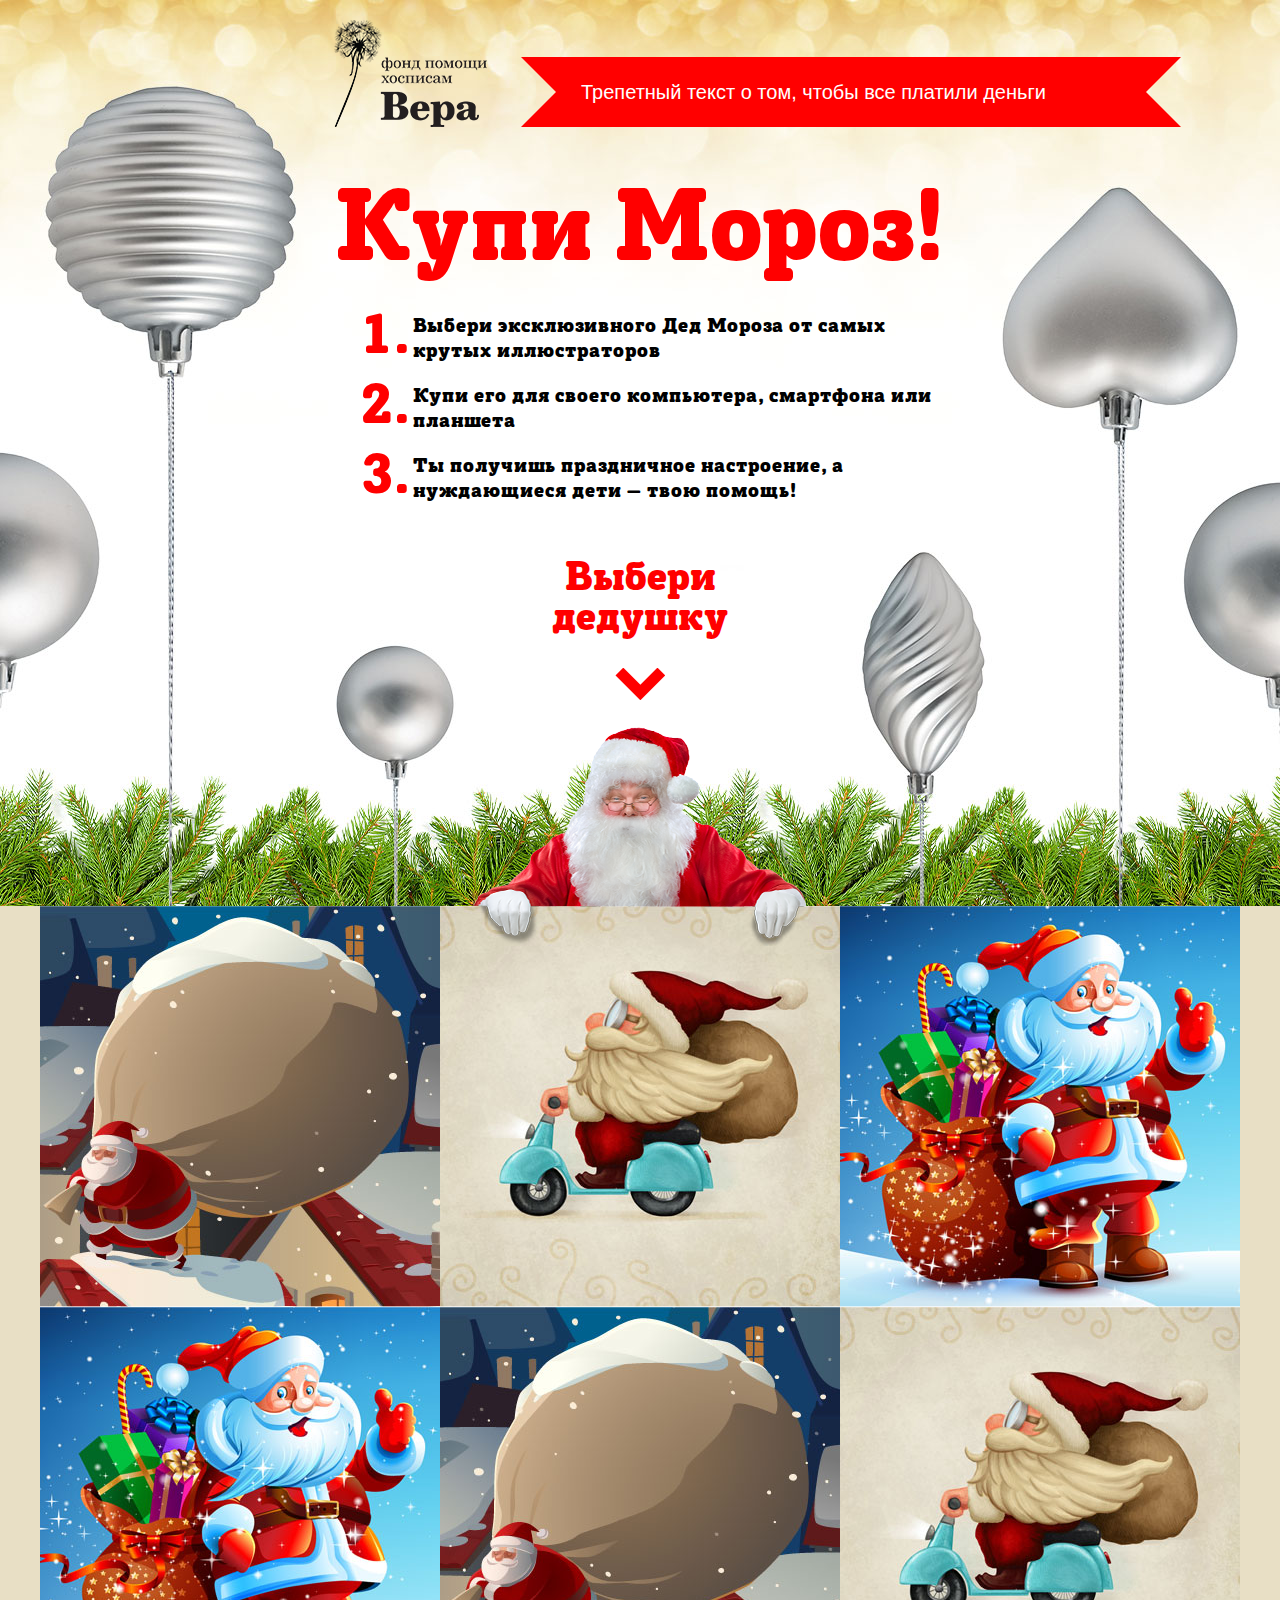
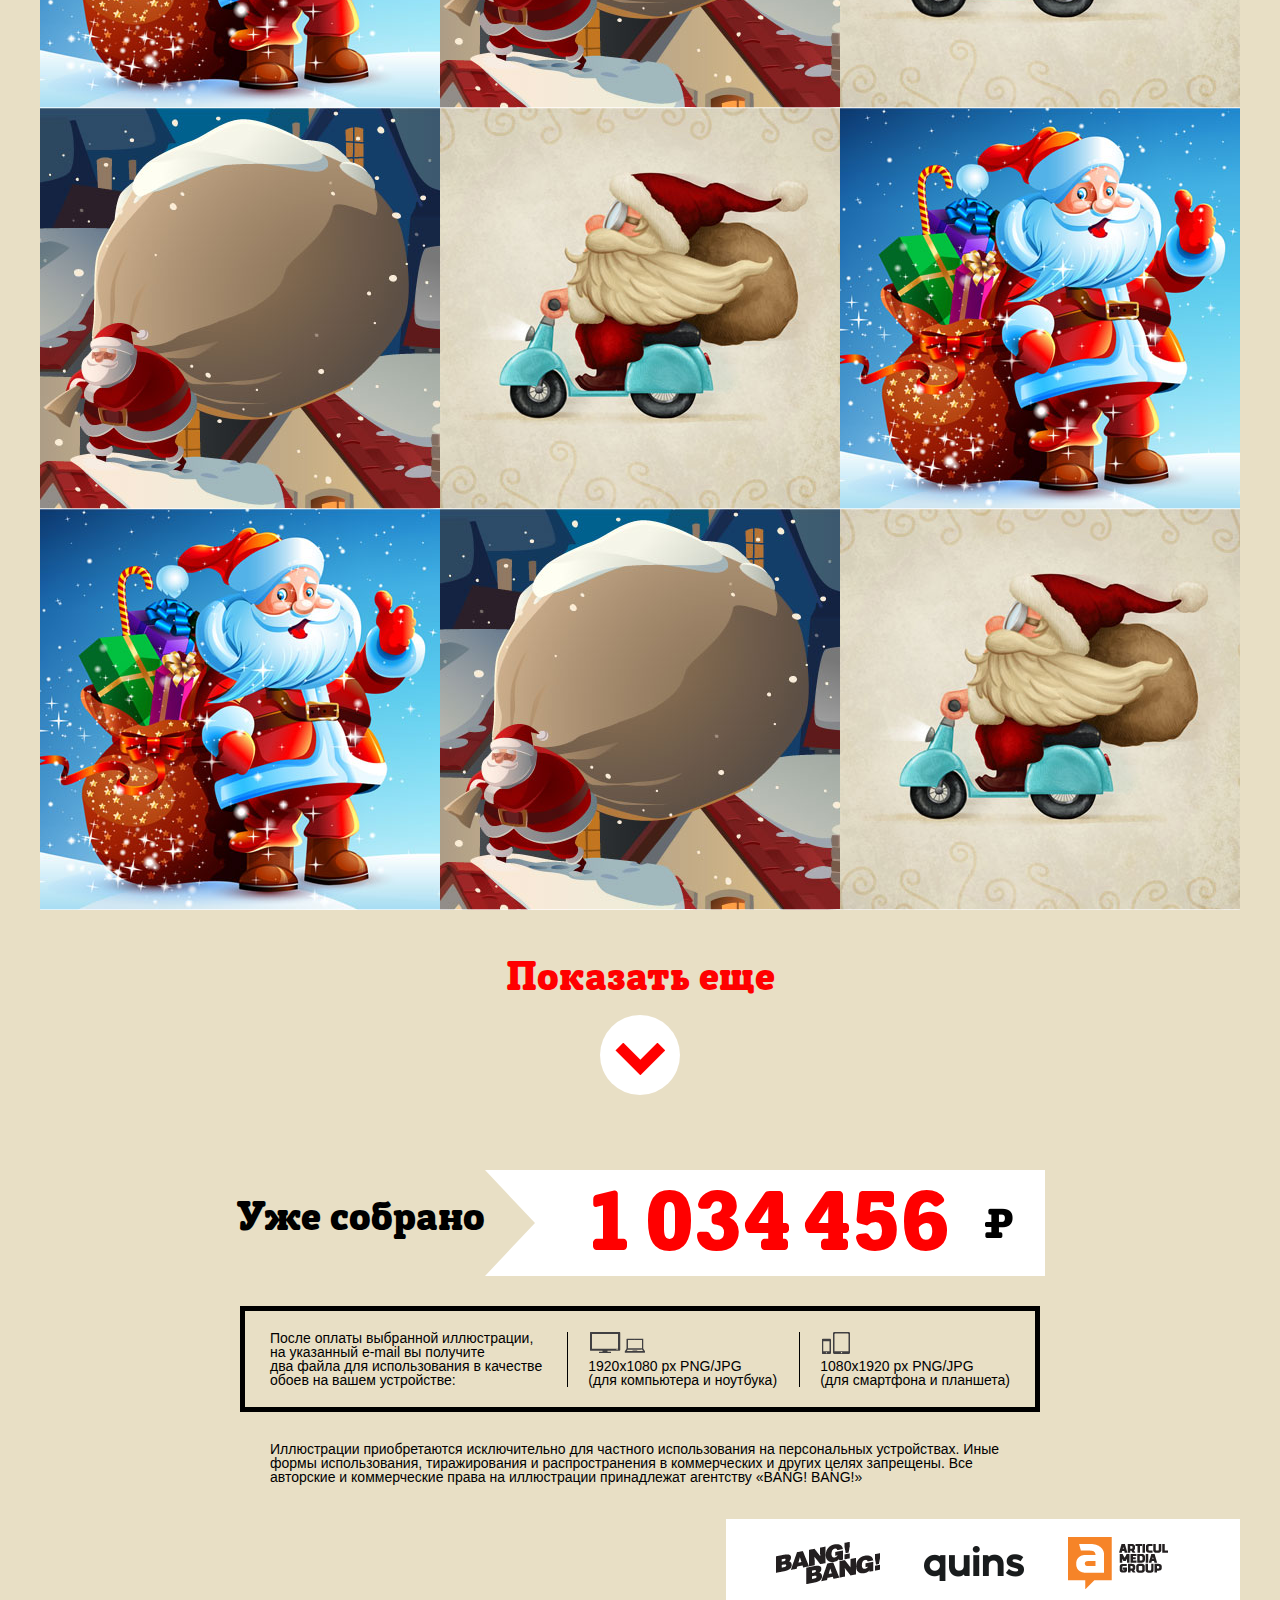
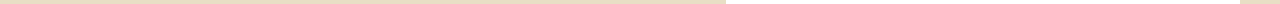
==== commit a8a10b52: "Bug fixes" ====
--- a/index.html
+++ b/index.html
@@ -2,8 +2,7 @@
 <html lang="ru-RU">
 <head>
 	<meta charset="utf-8">
-	<title>Quins — основы web-верстки</title>
-	<meta name="viewport" contents="ya-title=#000000,ya-dock=#000000">
+	<title>Фонд помощи хосписам &laquo;Вера&raquo;</title>
 	<link rel="stylesheet" type="text/css" href="css/common.css" media="all">
 	<!--[if IE 8]><link rel="stylesheet" type="text/css" href="css/miserable-browsers/internet-explorer-8.css" media="all"><![endif]-->
 	<!--[if IE 9]><link rel="stylesheet" type="text/css" href="css/miserable-browsers/internet-explorer-9.css" media="all"><![endif]-->
@@ -11,7 +10,7 @@
 <body>
 
 	<header class="l-header" role="header">
-		<h1 class="b-header-title">Фонд помощи хосписам Вера</h1>
+		<h1 class="b-header-title">Фонд помощи хосписам &laquo;Вера&raquo;</h1>
 		<p class="b-header-description">Трепетный текст о том, чтобы все платили деньги</p>
 	</header>
 
@@ -299,32 +298,32 @@
 			<p class="b-law-section-paragraph">Иллюстрации приобретаются исключительно для частного использования на персональных устройствах. Иные формы использования, тиражирования и распространения в коммерческих и других целях запрещены. Все авторские и коммерческие права на иллюстрации принадлежат агентству «BANG! BANG!»</p>
 
 		</section>
-
-		<footer class="l-footer">
-			<div class="b-footer-contents">
-				<ul class="b-footer-contents-logos-collection">
-					<li class="b-footer-contents-logos-collection-clause">
-						<a href="#" class="b-footer-contents-logos-collection-clause-link" title="BANG! BANG!">
-							<img src="i/logo-bang.png" alt="BANG! BANG!" class="b-footer-contents-logos-collection-clause-picture">
-						</a>
-					</li>
-					<li class="b-footer-contents-logos-collection-clause">
-						<a href="#" class="b-footer-contents-logos-collection-clause-link" title="Quins">
-							<img src="i/logo-quins.png" alt="BANG! BANG!" class="b-footer-contents-logos-collection-clause-picture">
-						</a>
-					</li>
-					<li class="b-footer-contents-logos-collection-clause">
-						<a href="#" class="b-footer-contents-logos-collection-clause-link" title="Articul">
-							<img src="i/logo-articul.png" alt="BANG! BANG!" class="b-footer-contents-logos-collection-clause-picture">
-						</a>
-					</li>
-				</ul>
-			</div>	
-		</footer>
-
-
 		
 	</main>
 
+
+	<footer class="l-footer">
+		<div class="b-footer-contents">
+			<ul class="b-footer-contents-logos-collection">
+				<li class="b-footer-contents-logos-collection-clause">
+					<a href="#" class="b-footer-contents-logos-collection-clause-link" title="BANG! BANG!">
+						<img src="i/logo-bang.png" alt="BANG! BANG!" class="b-footer-contents-logos-collection-clause-picture">
+					</a>
+				</li>
+				<li class="b-footer-contents-logos-collection-clause">
+					<a href="#" class="b-footer-contents-logos-collection-clause-link" title="Quins">
+						<img src="i/logo-quins.png" alt="BANG! BANG!" class="b-footer-contents-logos-collection-clause-picture">
+					</a>
+				</li>
+				<li class="b-footer-contents-logos-collection-clause">
+					<a href="#" class="b-footer-contents-logos-collection-clause-link" title="Articul">
+						<img src="i/logo-articul.png" alt="BANG! BANG!" class="b-footer-contents-logos-collection-clause-picture">
+					</a>
+				</li>
+			</ul>
+		</div>	
+	</footer>
+
+
 </body>
 </html>--- a/css/common.css
+++ b/css/common.css
@@ -1 +1 @@
-html,body,div,span,applet,object,iframe,h1,h2,h3,h4,h5,h6,p,blockquote,pre,a,abbr,acronym,address,big,cite,code,del,dfn,em,img,ins,kbd,q,s,samp,small,strike,strong,sub,sup,tt,var,b,u,i,center,dl,dt,dd,ol,ul,li,fieldset,form,label,legend,table,caption,tbody,tfoot,thead,tr,th,td,article,aside,canvas,details,figcaption,figure,footer,header,hgroup,menu,nav,section,summary,time,mark,audio,video{margin:0;padding:0;border:0;outline:0;font-size:100%;font:inherit;vertical-align:baseline}article,aside,details,figcaption,figure,footer,header,hgroup,menu,nav,section{display:block}html,body{height:100%}body{background:#fff;line-height:1}:focus{outline:0}ol,ul{list-style:none}blockquote,q{quotes:none}blockquote:before,blockquote:after,q:before,q:after{content:'';content:none}ins{text-decoration:none}del{text-decoration:line-through}table{border-collapse:collapse;border-spacing:0}@font-face{font-family:'posterizer_kg_roundedregular';src:url('../fonts/Posterizer/posterizer_kg_-_posterizerkgrounded_0.eot');src:url('../fonts/Posterizer/posterizer_kg_-_posterizerkgrounded_0.eot?#iefix') format('embedded-opentype'),url('../fonts/Posterizer/posterizer_kg_-_posterizerkgrounded_0.woff2') format('woff2'),url('../fonts/Posterizer/posterizer_kg_-_posterizerkgrounded_0.woff') format('woff'),url('../fonts/Posterizer/posterizer_kg_-_posterizerkgrounded_0.ttf') format('truetype'),url('../fonts/Posterizer/posterizer_kg_-_posterizerkgrounded_0.svg#posterizer_kg_roundedregular') format('svg');font-weight:normal;font-style:normal;}@font-face{font-family:'HelveticaNeue Regular';src:url('../fonts/Helvetica-Neue-Cyr/HelveticaNeueCyr-Medium.eot');src:url('../fonts/Helvetica-Neue-Cyr/HelveticaNeueCyr-Medium.eot?#iefix') format('embedded-opentype'),url('../fonts/Helvetica-Neue-Cyr/HelveticaNeueCyr-Medium.woff2') format('woff2'),url('../fonts/Helvetica-Neue-Cyr/HelveticaNeueCyr-Medium.woff') format('woff'),url('../fonts/Helvetica-Neue-Cyr/HelveticaNeueCyr-Medium.ttf') format('truetype'),url('../fonts/Helvetica-Neue-Cyr/HelveticaNeueCyr-Medium.svg#posterizer_kg_roundedregular') format('svg');font-weight:normal;font-style:normal;}@font-face{font-family:'HelveticaNeue Roman';src:url('../fonts/Helvetica-Neue-Cyr/HelveticaNeueCyr-Roman.eot');src:url('../fonts/Helvetica-Neue-Cyr/HelveticaNeueCyr-Roman.eot?#iefix') format('embedded-opentype'),url('../fonts/Helvetica-Neue-Cyr/HelveticaNeueCyr-Roman.woff2') format('woff2'),url('../fonts/Helvetica-Neue-Cyr/HelveticaNeueCyr-Roman.woff') format('woff'),url('../fonts/Helvetica-Neue-Cyr/HelveticaNeueCyr-Roman.ttf') format('truetype'),url('../fonts/Helvetica-Neue-Cyr/HelveticaNeueCyr-Roman.svg#posterizer_kg_roundedregular') format('svg');font-weight:normal;font-style:normal;}body,input,textarea,select,button{font-family:Arial,sans-serif}html{height:auto;height:100%}body{font-family:"Helvetica",Arial,sans-serif;font-weight:normal;font-size:14px;line-height:20px;height:100%;position:relative;text-rendering:optimizelegibility;font-smoothing:antialiased;-webkit-font-smoothing:subpixel-antialiased !important;-webkit-backface-visibility:hidden;-moz-font-smoothing:antialiased;-moz-backface-visibility:hidden;-moz-osx-font-smoothing:grayscale;-ms-backface-visibility:hidden}body *{-webkit-tap-highlight-color:rgba(0,0,0,0)}input,textarea,select,button{font-size:1em}button::-moz-focus-inner{padding:0;border:none}a,a:hover{-webkit-transition:0.3s;-moz-transition:0.3s;-ms-transition:0.3s;-o-transition:0.3s;transition:0.3s}.g-pseudo-link{border-bottom:1px dashed;text-decoration:none !important;cursor:pointer}.g-limited{}.g-cleaner{display:block;clear:both;height:0;overflow:hidden;font-size:0;line-height:0}.g-cleared:after{display:block;content:".";height:0;clear:both;overflow:hidden;visibility:hidden}.g-hidden{display:none !important}body,input,textarea,select,button{font-family:Arial,sans-serif}html{height:auto;height:100%}body{font-family:"Helvetica",Arial,sans-serif;font-weight:normal;font-size:14px;line-height:20px;height:100%;position:relative;text-rendering:optimizelegibility;font-smoothing:antialiased;-webkit-font-smoothing:subpixel-antialiased !important;-webkit-backface-visibility:hidden;-moz-font-smoothing:antialiased;-moz-backface-visibility:hidden;-moz-osx-font-smoothing:grayscale;-ms-backface-visibility:hidden}body *{-webkit-tap-highlight-color:rgba(0,0,0,0)}input,textarea,select,button{font-size:1em}button::-moz-focus-inner{padding:0;border:none}a,a:hover{-webkit-transition:0.3s;-moz-transition:0.3s;-ms-transition:0.3s;-o-transition:0.3s;transition:0.3s}.g-pseudo-link{border-bottom:1px dashed;text-decoration:none !important;cursor:pointer}.g-limited{}.g-cleaner{display:block;clear:both;height:0;overflow:hidden;font-size:0;line-height:0}.g-cleared:after{display:block;content:".";height:0;clear:both;overflow:hidden;visibility:hidden}.g-hidden{display:none !important}.l-header{position:relative;padding:20px 0 60px;text-align:center}.l-intro-section{position:relative;margin:0 0 -187px;padding:0 0 453px}.l-intro-section:after{position:absolute;content:'';bottom:147px;left:50%;margin-left:-166px;width:332px;height:220px;background:transparent url(../i/graphics.png) no-repeat 0 -107px;z-index:10}.l-painting-section,.l-law-section,.l-footer{text-align:center;background-color:#e8dfc5}.b-header-title{position:relative;display:inline-block;margin:0 65px 0 200px;width:153px;height:107px;text-indent:-9999px;background:transparent url(../i/graphics.png) no-repeat 0 0;vertical-align:bottom;z-index:5}.b-header-description{position:relative;display:inline-block;padding:25px 100px 25px 25px;font-family:"HelveticaNeue Roman",Arial,sans-serif;font-weight:normal;font-size:20px;line-height:20px;color:#fff;vertical-align:bottom;background-color:#ff0000;z-index:5}.b-header-description:after,.b-header-description:before{position:absolute;content:'';top:0;border-top:35px solid #ff0000;border-bottom:35px solid #ff0000}.b-header-description:before{left:-35px;border-left:35px solid transparent}.b-header-description:after{right:-35px;border-right:35px solid transparent}.b-intro-section-background-section{position:absolute;content:'';top:-187px;left:0;right:0;height:100%}.b-intro-section-title{position:relative;padding:0 0 30px;font-family:"posterizer_kg_roundedregular",Arial,sans-serif;font-weight:normal;font-size:97px;line-height:normal;color:#ff0000;text-align:center}.b-intro-section-pillars-collection{margin:0 auto;padding:0 0 35px 145px;width:600px}.b-intro-section-pillars-collection-clause{position:relative;margin:0 0 20px;padding:0 65px 0 0;font-family:"posterizer_kg_roundedregular",Arial,sans-serif;font-weight:normal;font-size:20px;line-height:25px;color:#000;text-align:left}.b-intro-section-pillars-collection-clause:before{position:absolute;bottom:0;left:-52px;font-family:"posterizer_kg_roundedregular",Arial,sans-serif;font-weight:normal;font-size:54px;line-height:50px;color:#ff0000}.b-intro-section-pillars-collection-one-clause:before{content:'1.'}.b-intro-section-pillars-collection-two-clause:before{content:'2.'}.b-intro-section-pillars-collection-three-clause:before{content:'3.'}.b-intro-section-paragraph{position:relative;margin:0 auto;width:200px;font-family:"posterizer_kg_roundedregular",Arial,sans-serif;font-weight:normal;font-size:40px;line-height:40px;color:#ff0000;text-align:center}.b-intro-section-paragraph:after{position:absolute;content:'';left:50%;margin-left:-25px;bottom:-60px;width:50px;height:32px;background:transparent url(../i/graphics.png) no-repeat -153px 0}.b-painting-section-pictures-collection{margin:0 auto;padding:0 0 50px;font-size:0;line-height:0;max-width:1200px;text-align:center}.b-painting-section-pictures-collection-clause{position:relative;display:inline-block;cursor:pointer}.b-painting-section-pictures-collection-clause:hover .b-buying-section{visibility:visible;opacity:1;-webkit-transition:opacity 1s ease;-moz-transition:opacity 1s ease;-ms-transition:opacity 1s ease;-o-transition:opacity 1s ease;transition:opacity 1s ease}.b-painting-section-pictures-collection-clause-picture{max-width:100%}.b-painting-section-link{position:relative;display:block;margin:0 auto 170px;width:300px;font-family:"posterizer_kg_roundedregular",Arial,sans-serif;font-weight:normal;font-size:40px;line-height:40px;color:#ff0000;text-decoration:none}.b-painting-section-link:after{position:absolute;content:'';left:50%;margin-left:-25px;bottom:-75px;width:50px;height:32px;background:transparent url(../i/graphics.png) no-repeat -153px 0}.b-painting-section-link:before{position:absolute;content:'';left:50%;bottom:-95px;margin-left:-40px;width:80px;height:80px;border-radius:40px;background-color:#fff}.b-buying-section{position:absolute;top:0;right:0;bottom:0;left:0;padding:118px 0 0;background-color:rgba(9,28,47,0.6);visibility:hidden;opacity:0;-webkit-transition:opacity 1s ease;-moz-transition:opacity 1s ease;-ms-transition:opacity 1s ease;-o-transition:opacity 1s ease;transition:opacity 1s ease}.b-buying-section-title{padding:0 0 40px;font-family:"posterizer_kg_roundedregular",Arial,sans-serif;font-weight:normal;font-size:37px;line-height:37px;color:#fff;text-align:center}.b-buying-section-costs-collection{padding:0 0 70px}.b-buying-section-costs-collection-clause{display:inline-block;margin:0 15px 0 0;vertical-align:top}.b-buying-section-costs-collection-clause-link{display:block;width:60px;font-family:"HelveticaNeue Roman",Arial,sans-serif;font-weight:normal;font-size:17px;line-height:60px;color:#fff;text-decoration:none;border:3px solid #fff;border-radius:50%;-webkit-transition:opacity 0.6s ease;-moz-transition:opacity 0.6s ease;-ms-transition:opacity 0.6s ease;-o-transition:opacity 0.6s ease;transition:opacity 0.6s ease}.b-buying-section-costs-collection-clause-random-link{position:relative;margin:0 60px 0 0;font-size:30px}.b-buying-section-costs-collection-clause-random-link:after{position:absolute;content:'cколько не жалко';top:50%;margin-top:-16px;right:-83px;width:70px;font-family:"HelveticaNeue Roman",Arial,sans-serif;font-weight:normal;font-size:16px;line-height:16px;text-align:left}.b-buying-section-sharing-collection-title,.b-buying-section-sharing-collection-clause{display:inline-block;font-family:"HelveticaNeue Roman",Arial,sans-serif;font-weight:normal;font-size:18px;line-height:18px;color:#fff}.b-buying-section-sharing-collection-title{padding:0 15px 0 0}.b-buying-section-sharing-collection-clause{position:relative;padding:0 0 0 50px}.b-buying-section-sharing-collection-clause:before{position:absolute;content:'';top:50%;left:16px;margin-top:-15px;width:30px;height:30px}.b-buying-section-sharing-collection-vk-clause:before{background:transparent url(../i/graphics.png) no-repeat -153px -32px}.b-buying-section-sharing-collection-fb-clause:before{background:transparent url(../i/graphics.png) no-repeat -153px -61px}.b-donate-section{padding:0 0 30px;font-size:0;line-height:0}.b-donate-section-title{display:inline-block;padding:30px 50px 30px 0;font-family:"posterizer_kg_roundedregular",Arial,sans-serif;font-weight:normal;font-size:40px;line-height:normal;vertical-align:top}.b-donate-section-description{position:relative;padding:5px 95px 5px 50px;display:inline-block;font-family:"posterizer_kg_roundedregular",Arial,sans-serif;font-weight:normal;font-size:82px;line-height:normal;color:#ff0000;word-spacing:-7px;background-color:#fff}.b-donate-section-description:after{position:absolute;content:'';top:50%;right:32px;margin-top:-15px;width:28px;height:30px;background:transparent url(../i/graphics.png) no-repeat -332px -107px}.b-donate-section-description:before{position:absolute;content:'';top:0;left:-50px;border-left:50px solid transparent;border-top:53px solid #fff;border-bottom:53px solid #fff}.b-law-section-instructions-collection{margin:0 auto 30px;border:5px solid #000;padding:20px 25px;width:800px;box-sizing:border-box;font-size:0;line-height:0;text-align:justify}.b-law-section-instructions-collection:after{display:inline-block;content:"";width:100%;height:0}.b-law-section-instructions-collection-title,.b-law-section-instructions-collection-clause{display:inline-block;font-family:"HelveticaNeue Regular",Arial,sans-serif;font-weight:normal;font-size:14px;line-height:14px;text-align:left}.b-law-section-instructions-collection-title{max-width:275px}.b-law-section-instructions-collection-clause{position:relative;max-width:230px;padding:27px 0 0 20px;border-left:1px solid #000;box-sizing:border-box}.b-law-section-instructions-collection-clause:before{position:absolute;content:'';left:22px;top:0px}.b-law-section-instructions-collection-largescreen-clause:before{width:55px;height:21px;background:transparent url(../i/graphics.png) no-repeat -185px -36px}.b-law-section-instructions-collection-smallscreen-clause:before{width:28px;height:22px;background:transparent url(../i/graphics.png) no-repeat -187px -66px}.b-law-section-paragraph{margin:0 auto;padding:0 30px 35px 30px;width:740px;font-family:"HelveticaNeue Regular",Arial,sans-serif;font-weight:normal;font-size:14px;line-height:14px;color:#000;text-align:left}.b-footer-contents{margin:0 auto;max-width:1200px;text-align:right}.b-footer-contents-logos-collection{display:inline-block;padding:18px 72px 10px 10px;background-color:#fff}.b-footer-contents-logos-collection-clause{display:inline-block;padding:0 0 0 40px;vertical-align:middle}.b-footer-contents-logos-collection-clause-link{display:block}.b-footer-contents-logos-collection-clause-picture{max-width:100%}+html,body,div,span,applet,object,iframe,h1,h2,h3,h4,h5,h6,p,blockquote,pre,a,abbr,acronym,address,big,cite,code,del,dfn,em,img,ins,kbd,q,s,samp,small,strike,strong,sub,sup,tt,var,b,u,i,center,dl,dt,dd,ol,ul,li,fieldset,form,label,legend,table,caption,tbody,tfoot,thead,tr,th,td,article,aside,canvas,details,figcaption,figure,footer,header,hgroup,menu,nav,section,summary,time,mark,audio,video{margin:0;padding:0;border:0;outline:0;font-size:100%;font:inherit;vertical-align:baseline}article,aside,details,figcaption,figure,footer,header,hgroup,menu,nav,section{display:block}html,body{height:100%}body{background:#fff;line-height:1}:focus{outline:0}ol,ul{list-style:none}blockquote,q{quotes:none}blockquote:before,blockquote:after,q:before,q:after{content:'';content:none}ins{text-decoration:none}del{text-decoration:line-through}table{border-collapse:collapse;border-spacing:0}@font-face{font-family:'posterizer_kg_roundedregular';src:url('../fonts/Posterizer/posterizer_kg_-_posterizerkgrounded_0.eot');src:url('../fonts/Posterizer/posterizer_kg_-_posterizerkgrounded_0.eot?#iefix') format('embedded-opentype'),url('../fonts/Posterizer/posterizer_kg_-_posterizerkgrounded_0.woff2') format('woff2'),url('../fonts/Posterizer/posterizer_kg_-_posterizerkgrounded_0.woff') format('woff'),url('../fonts/Posterizer/posterizer_kg_-_posterizerkgrounded_0.ttf') format('truetype'),url('../fonts/Posterizer/posterizer_kg_-_posterizerkgrounded_0.svg#posterizer_kg_roundedregular') format('svg');font-weight:normal;font-style:normal;}body,input,textarea,select,button{font-family:Arial,sans-serif}html{height:auto;height:100%}body{font-family:"Helvetica",Arial,sans-serif;font-weight:normal;font-size:14px;line-height:20px;height:100%;position:relative;text-rendering:optimizelegibility;font-smoothing:antialiased;-webkit-font-smoothing:subpixel-antialiased !important;-webkit-backface-visibility:hidden;-moz-font-smoothing:antialiased;-moz-backface-visibility:hidden;-moz-osx-font-smoothing:grayscale;-ms-backface-visibility:hidden}body *{-webkit-tap-highlight-color:rgba(0,0,0,0)}input,textarea,select,button{font-size:1em}button::-moz-focus-inner{padding:0;border:none}a,a:hover{-webkit-transition:0.3s;-moz-transition:0.3s;-ms-transition:0.3s;-o-transition:0.3s;transition:0.3s}.g-pseudo-link{border-bottom:1px dashed;text-decoration:none !important;cursor:pointer}.g-limited{}.g-cleaner{display:block;clear:both;height:0;overflow:hidden;font-size:0;line-height:0}.g-cleared:after{display:block;content:".";height:0;clear:both;overflow:hidden;visibility:hidden}.g-hidden{display:none !important}body,input,textarea,select,button{font-family:Arial,sans-serif}html{height:auto;height:100%}body{font-family:"Helvetica",Arial,sans-serif;font-weight:normal;font-size:14px;line-height:20px;height:100%;position:relative;text-rendering:optimizelegibility;font-smoothing:antialiased;-webkit-font-smoothing:subpixel-antialiased !important;-webkit-backface-visibility:hidden;-moz-font-smoothing:antialiased;-moz-backface-visibility:hidden;-moz-osx-font-smoothing:grayscale;-ms-backface-visibility:hidden}body *{-webkit-tap-highlight-color:rgba(0,0,0,0)}input,textarea,select,button{font-size:1em}button::-moz-focus-inner{padding:0;border:none}a,a:hover{-webkit-transition:0.3s;-moz-transition:0.3s;-ms-transition:0.3s;-o-transition:0.3s;transition:0.3s}.g-pseudo-link{border-bottom:1px dashed;text-decoration:none !important;cursor:pointer}.g-limited{}.g-cleaner{display:block;clear:both;height:0;overflow:hidden;font-size:0;line-height:0}.g-cleared:after{display:block;content:".";height:0;clear:both;overflow:hidden;visibility:hidden}.g-hidden{display:none !important}.l-header{position:relative;padding:20px 0 60px;text-align:center;white-space:nowrap}.l-intro-section{position:relative;margin:0 0 -187px;padding:0 0 453px}.l-intro-section:after{position:absolute;content:'';bottom:147px;left:50%;margin-left:-166px;width:332px;height:220px;background:transparent url(../i/graphics.png) no-repeat 0 -107px;z-index:10}.l-painting-section,.l-law-section,.l-footer{text-align:center;background-color:#e8dfc5}.b-header-title{position:relative;display:inline-block;margin:0 65px 0 200px;width:153px;height:107px;text-indent:-9999px;background:transparent url(../i/graphics.png) no-repeat 0 0;vertical-align:bottom;z-index:5}.b-header-description{position:relative;display:inline-block;padding:25px 100px 25px 25px;font-family:"Helvetica Neue",Arial,sans-serif;font-weight:normal;font-size:20px;line-height:20px;color:#fff;vertical-align:bottom;background-color:#ff0000;z-index:5}.b-header-description:after,.b-header-description:before{position:absolute;content:'';top:0;border-top:35px solid #ff0000;border-bottom:35px solid #ff0000}.b-header-description:before{left:-35px;border-left:35px solid transparent}.b-header-description:after{right:-35px;border-right:35px solid transparent}.b-intro-section-background-section{position:absolute;content:'';top:-187px;left:0;right:0;height:100%}.b-intro-section-title{position:relative;padding:0 0 30px;font-family:"posterizer_kg_roundedregular",Arial,sans-serif;font-weight:normal;font-size:97px;line-height:normal;color:#ff0000;text-align:center}.b-intro-section-pillars-collection{margin:0 auto;padding:0 0 35px 145px;width:600px}.b-intro-section-pillars-collection-clause{position:relative;margin:0 0 20px;padding:0 65px 0 0;font-family:"posterizer_kg_roundedregular",Arial,sans-serif;font-weight:normal;font-size:20px;line-height:25px;color:#000;text-align:left}.b-intro-section-pillars-collection-clause:before{position:absolute;bottom:0;left:-52px;font-family:"posterizer_kg_roundedregular",Arial,sans-serif;font-weight:normal;font-size:54px;line-height:50px;color:#ff0000}.b-intro-section-pillars-collection-one-clause:before{content:'1.'}.b-intro-section-pillars-collection-two-clause:before{content:'2.'}.b-intro-section-pillars-collection-three-clause:before{content:'3.'}.b-intro-section-paragraph{position:relative;margin:0 auto;width:200px;font-family:"posterizer_kg_roundedregular",Arial,sans-serif;font-weight:normal;font-size:40px;line-height:40px;color:#ff0000;text-align:center}.b-intro-section-paragraph:after{position:absolute;content:'';left:50%;margin-left:-25px;bottom:-60px;width:50px;height:32px;background:transparent url(../i/graphics.png) no-repeat -153px 0}.b-painting-section-pictures-collection{margin:0 auto;padding:0 0 50px;font-size:0;line-height:0;max-width:1200px;text-align:center}.b-painting-section-pictures-collection-clause{position:relative;display:inline-block;cursor:pointer}.b-painting-section-pictures-collection-clause:hover .b-buying-section{visibility:visible;opacity:1;-webkit-transition:opacity 1s ease;-moz-transition:opacity 1s ease;-ms-transition:opacity 1s ease;-o-transition:opacity 1s ease;transition:opacity 1s ease}.b-painting-section-pictures-collection-clause-picture{max-width:100%}.b-painting-section-link{position:relative;display:block;margin:0 auto 170px;width:300px;font-family:"posterizer_kg_roundedregular",Arial,sans-serif;font-weight:normal;font-size:40px;line-height:40px;color:#ff0000;text-decoration:none}.b-painting-section-link:after{position:absolute;content:'';left:50%;margin-left:-25px;bottom:-75px;width:50px;height:32px;background:transparent url(../i/graphics.png) no-repeat -153px 0}.b-painting-section-link:before{position:absolute;content:'';left:50%;bottom:-95px;margin-left:-40px;width:80px;height:80px;border-radius:40px;background-color:#fff}.b-buying-section{position:absolute;top:0;right:0;bottom:0;left:0;padding:118px 0 0;background-color:rgba(9,28,47,0.6);visibility:hidden;opacity:0;-webkit-transition:opacity 1s ease;-moz-transition:opacity 1s ease;-ms-transition:opacity 1s ease;-o-transition:opacity 1s ease;transition:opacity 1s ease}.b-buying-section-title{padding:0 0 40px;font-family:"posterizer_kg_roundedregular",Arial,sans-serif;font-weight:normal;font-size:37px;line-height:37px;color:#fff;text-align:center}.b-buying-section-costs-collection{padding:0 0 70px}.b-buying-section-costs-collection-clause{display:inline-block;margin:0 15px 0 0;vertical-align:top}.b-buying-section-costs-collection-clause-link{display:block;width:60px;font-family:"Helvetica Neue",Arial,sans-serif;font-weight:normal;font-size:17px;height:60px;line-height:64px;color:#fff;text-decoration:none;border:3px solid #fff;border-radius:50%;-webkit-transition:opacity 0.6s ease;-moz-transition:opacity 0.6s ease;-ms-transition:opacity 0.6s ease;-o-transition:opacity 0.6s ease;transition:opacity 0.6s ease}.b-buying-section-costs-collection-clause-random-link{position:relative;margin:0 60px 0 0;font-size:30px}.b-buying-section-costs-collection-clause-random-link:after{position:absolute;content:'cколько не жалко';top:50%;margin-top:-16px;right:-83px;width:70px;font-family:"Helvetica Neue",Arial,sans-serif;font-weight:normal;font-size:16px;line-height:16px;text-align:left}.b-buying-section-sharing-collection-title,.b-buying-section-sharing-collection-clause{display:inline-block;font-family:"Helvetica Neue",Arial,sans-serif;font-weight:normal;font-size:18px;line-height:18px;color:#fff}.b-buying-section-sharing-collection-title{padding:0 15px 0 0}.b-buying-section-sharing-collection-clause{position:relative;padding:0 0 0 50px}.b-buying-section-sharing-collection-clause:before{position:absolute;content:'';top:50%;left:16px;margin-top:-15px;width:30px;height:30px}.b-buying-section-sharing-collection-vk-clause:before{background:transparent url(../i/graphics.png) no-repeat -153px -32px}.b-buying-section-sharing-collection-fb-clause:before{background:transparent url(../i/graphics.png) no-repeat -153px -61px}.b-donate-section{padding:0 0 30px;font-size:0;line-height:0}.b-donate-section-title{display:inline-block;padding:30px 50px 30px 0;font-family:"posterizer_kg_roundedregular",Arial,sans-serif;font-weight:normal;font-size:40px;line-height:normal;vertical-align:top}.b-donate-section-description{position:relative;padding:5px 95px 5px 50px;display:inline-block;font-family:"posterizer_kg_roundedregular",Arial,sans-serif;font-weight:normal;font-size:82px;height:96px;line-height:110px;color:#ff0000;word-spacing:-7px;background-color:#fff}.b-donate-section-description:after{position:absolute;content:'';top:50%;right:32px;margin-top:-15px;width:28px;height:30px;background:transparent url(../i/graphics.png) no-repeat -332px -107px}.b-donate-section-description:before{position:absolute;content:'';top:0;left:-50px;border-left:50px solid transparent;border-top:53px solid #fff;border-bottom:53px solid #fff}.b-law-section-instructions-collection{margin:0 auto 30px;border:5px solid #000;padding:20px 25px;width:800px;box-sizing:border-box;font-size:0;line-height:0;text-align:justify}.b-law-section-instructions-collection:after{display:inline-block;content:"";width:100%;height:0}.b-law-section-instructions-collection-title,.b-law-section-instructions-collection-clause{display:inline-block;font-family:"Helvetica Neue",Arial,sans-serif;font-weight:normal;font-size:14px;line-height:14px;text-align:left}.b-law-section-instructions-collection-title{max-width:275px}.b-law-section-instructions-collection-clause{position:relative;max-width:230px;padding:27px 0 0 20px;border-left:1px solid #000;box-sizing:border-box}.b-law-section-instructions-collection-clause:before{position:absolute;content:'';left:22px;top:0px}.b-law-section-instructions-collection-largescreen-clause:before{width:55px;height:21px;background:transparent url(../i/graphics.png) no-repeat -185px -36px}.b-law-section-instructions-collection-smallscreen-clause:before{width:28px;height:22px;background:transparent url(../i/graphics.png) no-repeat -187px -66px}.b-law-section-paragraph{margin:0 auto;padding:0 30px 35px 30px;width:740px;font-family:"Helvetica Neue",Arial,sans-serif;font-weight:normal;font-size:14px;line-height:14px;color:#000;text-align:left}.b-footer-contents{margin:0 auto;max-width:1200px;text-align:right}.b-footer-contents-logos-collection{display:inline-block;padding:18px 72px 10px 10px;background-color:#fff}.b-footer-contents-logos-collection-clause{display:inline-block;padding:0 0 0 40px;vertical-align:middle}.b-footer-contents-logos-collection-clause-link{display:block}.b-footer-contents-logos-collection-clause-picture{max-width:100%}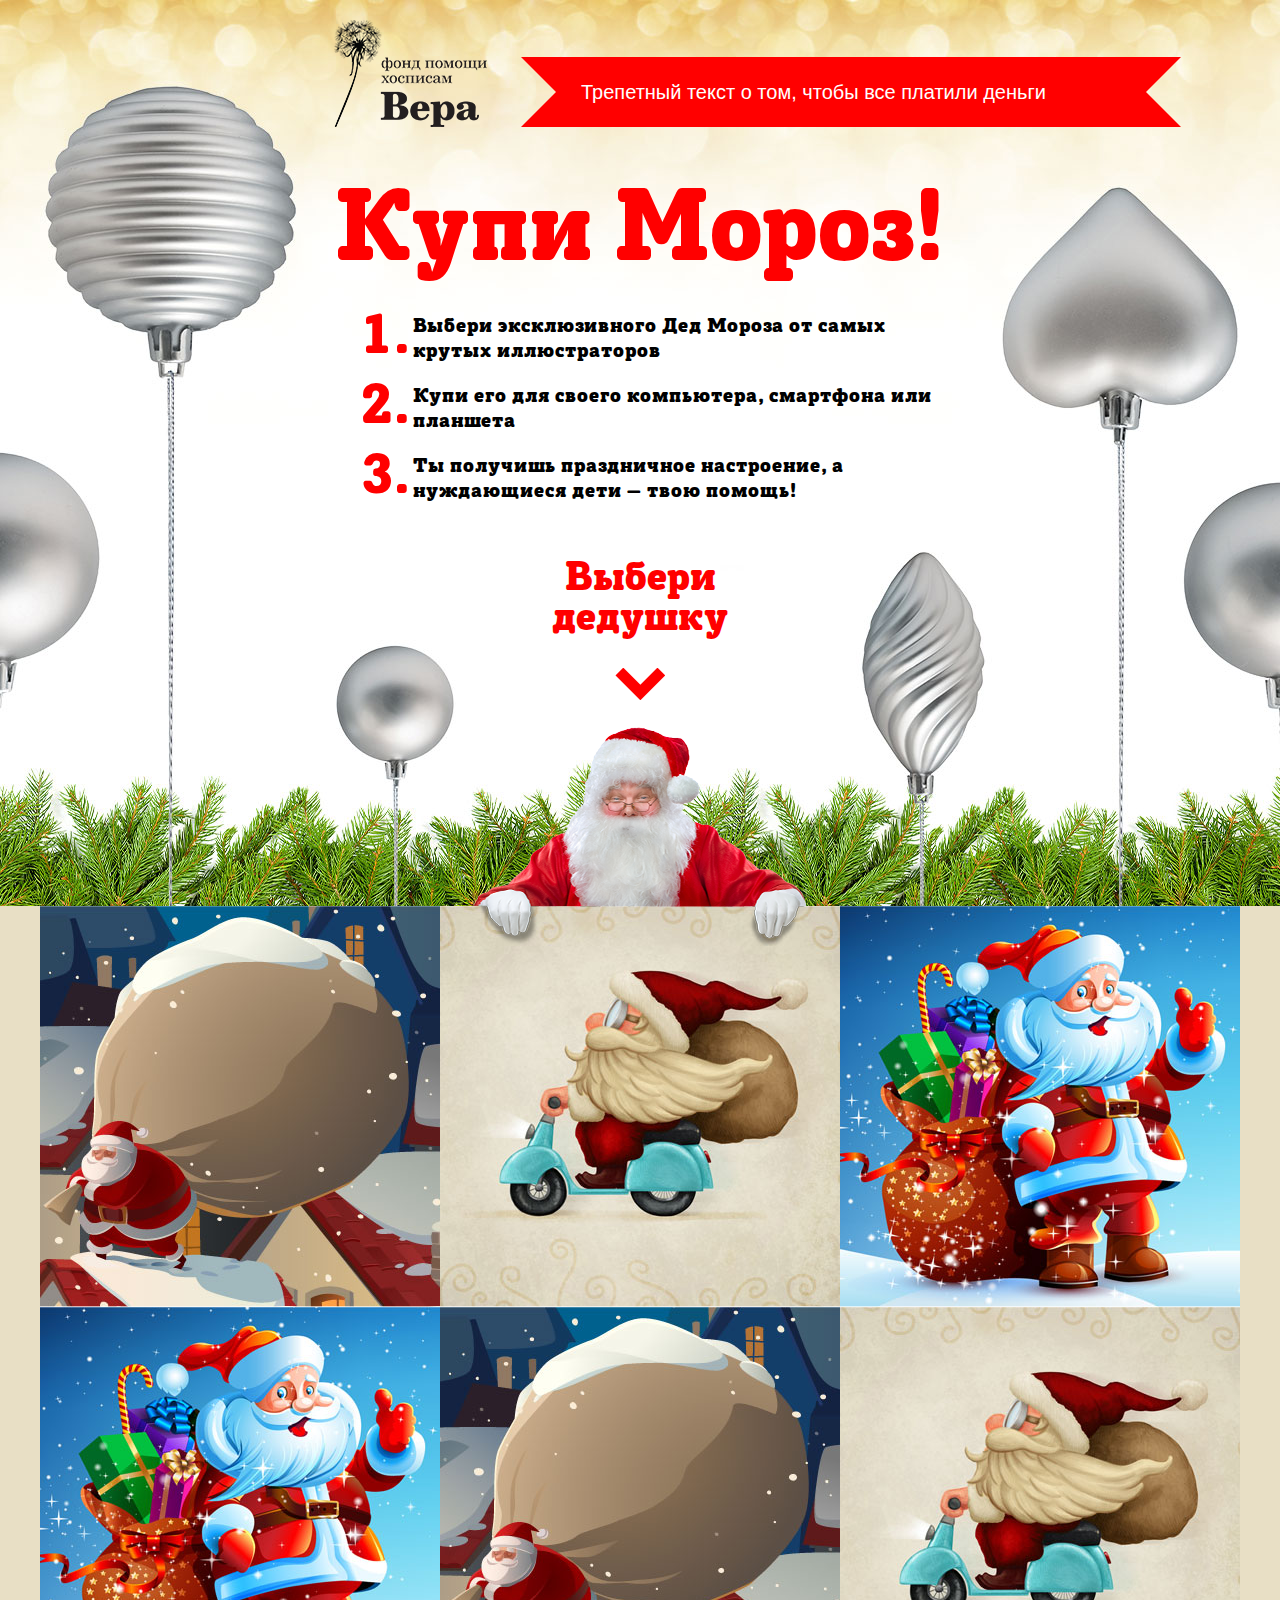
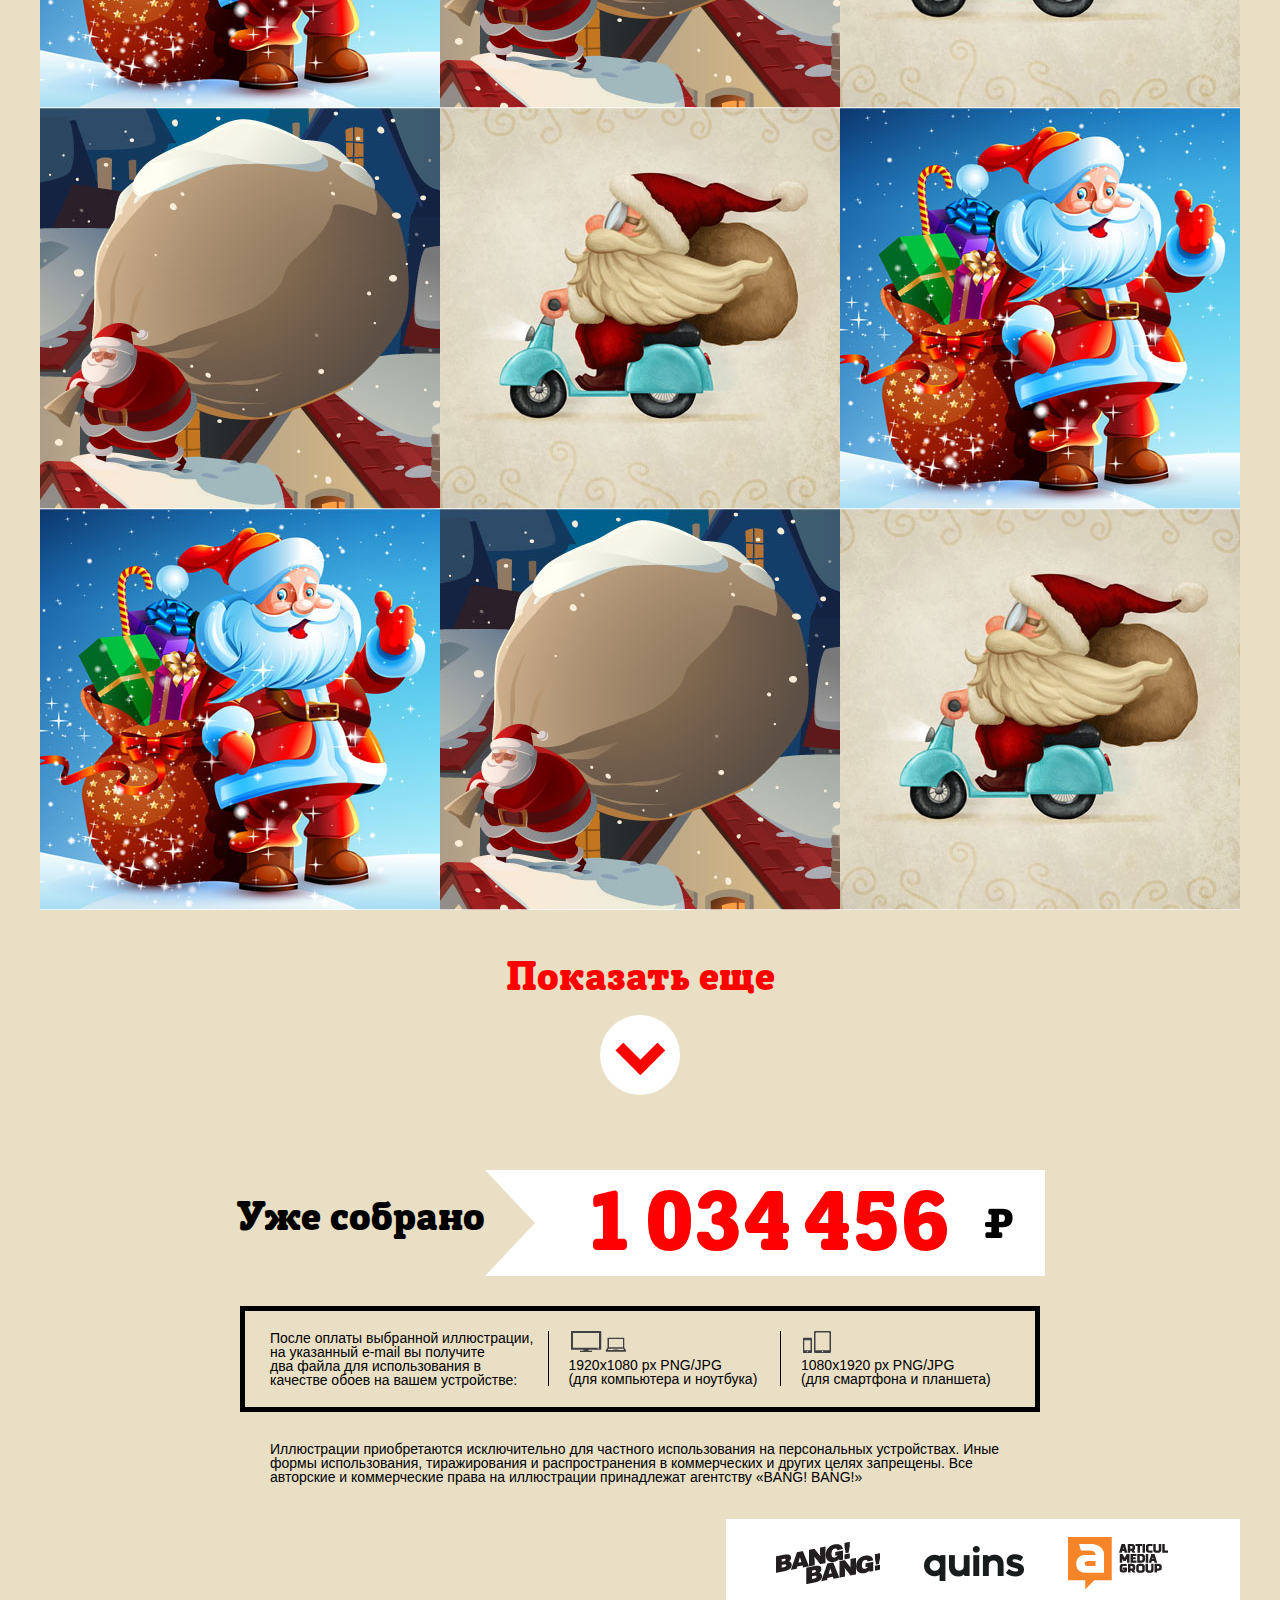
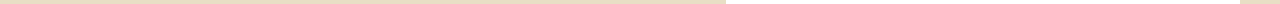
==== commit c0c6c067: "Bug fixes" ====
--- a/index.html
+++ b/index.html
@@ -33,8 +33,8 @@
 						<h1 class="b-buying-section-title">Купить иллюстрацию</h1>
 
 						<ul class="b-buying-section-costs-collection">
-							<li class="b-buying-section-costs-collection-clause"><a href="#" class="b-buying-section-costs-collection-clause-link" title="100 рублей">100 &#8381;</span></a></li>
-							<li class="b-buying-section-costs-collection-clause"><a href="#" class="b-buying-section-costs-collection-clause-link" title="300 рублей">300 &#8381;</span></a></li>
+							<li class="b-buying-section-costs-collection-clause"><a href="#" class="b-buying-section-costs-collection-clause-link" title="100 рублей">100 <span class="b-buying-section-costs-collection-clause-currency">Р</span></a></li>
+							<li class="b-buying-section-costs-collection-clause"><a href="#" class="b-buying-section-costs-collection-clause-link" title="300 рублей">300 <span class="b-buying-section-costs-collection-clause-currency">Р</span></a></li>
 							<li class="b-buying-section-costs-collection-clause b-buying-section-costs-collection-clause" title="Столько рублей, сколько вам не жалко"><a href="#" class="b-buying-section-costs-collection-clause-link b-buying-section-costs-collection-clause-random-link">?</a></li>
 						</ul>
 
@@ -53,8 +53,8 @@
 						<h1 class="b-buying-section-title">Купить иллюстрацию</h1>
 
 						<ul class="b-buying-section-costs-collection">
-							<li class="b-buying-section-costs-collection-clause"><a href="#" class="b-buying-section-costs-collection-clause-link" title="100 рублей">100 &#8381;</span></a></li>
-							<li class="b-buying-section-costs-collection-clause"><a href="#" class="b-buying-section-costs-collection-clause-link" title="300 рублей">300 &#8381;</span></a></li>
+							<li class="b-buying-section-costs-collection-clause"><a href="#" class="b-buying-section-costs-collection-clause-link" title="100 рублей">100 <span class="b-buying-section-costs-collection-clause-currency">Р</span></a></li>
+							<li class="b-buying-section-costs-collection-clause"><a href="#" class="b-buying-section-costs-collection-clause-link" title="300 рублей">300 <span class="b-buying-section-costs-collection-clause-currency">Р</span></a></li>
 							<li class="b-buying-section-costs-collection-clause b-buying-section-costs-collection-clause" title="Столько рублей, сколько вам не жалко"><a href="#" class="b-buying-section-costs-collection-clause-link b-buying-section-costs-collection-clause-random-link">?</a></li>
 						</ul>
 
@@ -74,8 +74,8 @@
 						<h1 class="b-buying-section-title">Купить иллюстрацию</h1>
 
 						<ul class="b-buying-section-costs-collection">
-							<li class="b-buying-section-costs-collection-clause"><a href="#" class="b-buying-section-costs-collection-clause-link" title="100 рублей">100 &#8381;</span></a></li>
-							<li class="b-buying-section-costs-collection-clause"><a href="#" class="b-buying-section-costs-collection-clause-link" title="300 рублей">300 &#8381;</span></a></li>
+							<li class="b-buying-section-costs-collection-clause"><a href="#" class="b-buying-section-costs-collection-clause-link" title="100 рублей">100 <span class="b-buying-section-costs-collection-clause-currency">Р</span></a></li>
+							<li class="b-buying-section-costs-collection-clause"><a href="#" class="b-buying-section-costs-collection-clause-link" title="300 рублей">300 <span class="b-buying-section-costs-collection-clause-currency">Р</span></a></li>
 							<li class="b-buying-section-costs-collection-clause b-buying-section-costs-collection-clause" title="Столько рублей, сколько вам не жалко"><a href="#" class="b-buying-section-costs-collection-clause-link b-buying-section-costs-collection-clause-random-link">?</a></li>
 						</ul>
 
@@ -95,8 +95,8 @@
 						<h1 class="b-buying-section-title">Купить иллюстрацию</h1>
 
 						<ul class="b-buying-section-costs-collection">
-							<li class="b-buying-section-costs-collection-clause"><a href="#" class="b-buying-section-costs-collection-clause-link" title="100 рублей">100 &#8381;</span></a></li>
-							<li class="b-buying-section-costs-collection-clause"><a href="#" class="b-buying-section-costs-collection-clause-link" title="300 рублей">300 &#8381;</span></a></li>
+							<li class="b-buying-section-costs-collection-clause"><a href="#" class="b-buying-section-costs-collection-clause-link" title="100 рублей">100 <span class="b-buying-section-costs-collection-clause-currency">Р</span></a></li>
+							<li class="b-buying-section-costs-collection-clause"><a href="#" class="b-buying-section-costs-collection-clause-link" title="300 рублей">300 <span class="b-buying-section-costs-collection-clause-currency">Р</span></a></li>
 							<li class="b-buying-section-costs-collection-clause b-buying-section-costs-collection-clause" title="Столько рублей, сколько вам не жалко"><a href="#" class="b-buying-section-costs-collection-clause-link b-buying-section-costs-collection-clause-random-link">?</a></li>
 						</ul>
 
@@ -116,8 +116,8 @@
 						<h1 class="b-buying-section-title">Купить иллюстрацию</h1>
 
 						<ul class="b-buying-section-costs-collection">
-							<li class="b-buying-section-costs-collection-clause"><a href="#" class="b-buying-section-costs-collection-clause-link" title="100 рублей">100 &#8381;</span></a></li>
-							<li class="b-buying-section-costs-collection-clause"><a href="#" class="b-buying-section-costs-collection-clause-link" title="300 рублей">300 &#8381;</span></a></li>
+							<li class="b-buying-section-costs-collection-clause"><a href="#" class="b-buying-section-costs-collection-clause-link" title="100 рублей">100 <span class="b-buying-section-costs-collection-clause-currency">Р</span></a></li>
+							<li class="b-buying-section-costs-collection-clause"><a href="#" class="b-buying-section-costs-collection-clause-link" title="300 рублей">300 <span class="b-buying-section-costs-collection-clause-currency">Р</span></a></li>
 							<li class="b-buying-section-costs-collection-clause b-buying-section-costs-collection-clause" title="Столько рублей, сколько вам не жалко"><a href="#" class="b-buying-section-costs-collection-clause-link b-buying-section-costs-collection-clause-random-link">?</a></li>
 						</ul>
 
@@ -137,8 +137,8 @@
 						<h1 class="b-buying-section-title">Купить иллюстрацию</h1>
 
 						<ul class="b-buying-section-costs-collection">
-							<li class="b-buying-section-costs-collection-clause"><a href="#" class="b-buying-section-costs-collection-clause-link" title="100 рублей">100 &#8381;</span></a></li>
-							<li class="b-buying-section-costs-collection-clause"><a href="#" class="b-buying-section-costs-collection-clause-link" title="300 рублей">300 &#8381;</span></a></li>
+							<li class="b-buying-section-costs-collection-clause"><a href="#" class="b-buying-section-costs-collection-clause-link" title="100 рублей">100 <span class="b-buying-section-costs-collection-clause-currency">Р</span></a></li>
+							<li class="b-buying-section-costs-collection-clause"><a href="#" class="b-buying-section-costs-collection-clause-link" title="300 рублей">300 <span class="b-buying-section-costs-collection-clause-currency">Р</span></a></li>
 							<li class="b-buying-section-costs-collection-clause b-buying-section-costs-collection-clause" title="Столько рублей, сколько вам не жалко"><a href="#" class="b-buying-section-costs-collection-clause-link b-buying-section-costs-collection-clause-random-link">?</a></li>
 						</ul>
 
@@ -158,8 +158,8 @@
 						<h1 class="b-buying-section-title">Купить иллюстрацию</h1>
 
 						<ul class="b-buying-section-costs-collection">
-							<li class="b-buying-section-costs-collection-clause"><a href="#" class="b-buying-section-costs-collection-clause-link" title="100 рублей">100 &#8381;</span></a></li>
-							<li class="b-buying-section-costs-collection-clause"><a href="#" class="b-buying-section-costs-collection-clause-link" title="300 рублей">300 &#8381;</span></a></li>
+							<li class="b-buying-section-costs-collection-clause"><a href="#" class="b-buying-section-costs-collection-clause-link" title="100 рублей">100 <span class="b-buying-section-costs-collection-clause-currency">Р</span></a></li>
+							<li class="b-buying-section-costs-collection-clause"><a href="#" class="b-buying-section-costs-collection-clause-link" title="300 рублей">300 <span class="b-buying-section-costs-collection-clause-currency">Р</span></a></li>
 							<li class="b-buying-section-costs-collection-clause b-buying-section-costs-collection-clause" title="Столько рублей, сколько вам не жалко"><a href="#" class="b-buying-section-costs-collection-clause-link b-buying-section-costs-collection-clause-random-link">?</a></li>
 						</ul>
 
@@ -179,8 +179,8 @@
 						<h1 class="b-buying-section-title">Купить иллюстрацию</h1>
 
 						<ul class="b-buying-section-costs-collection">
-							<li class="b-buying-section-costs-collection-clause"><a href="#" class="b-buying-section-costs-collection-clause-link" title="100 рублей">100 &#8381;</span></a></li>
-							<li class="b-buying-section-costs-collection-clause"><a href="#" class="b-buying-section-costs-collection-clause-link" title="300 рублей">300 &#8381;</span></a></li>
+							<li class="b-buying-section-costs-collection-clause"><a href="#" class="b-buying-section-costs-collection-clause-link" title="100 рублей">100 <span class="b-buying-section-costs-collection-clause-currency">Р</span></a></li>
+							<li class="b-buying-section-costs-collection-clause"><a href="#" class="b-buying-section-costs-collection-clause-link" title="300 рублей">300 <span class="b-buying-section-costs-collection-clause-currency">Р</span></a></li>
 							<li class="b-buying-section-costs-collection-clause b-buying-section-costs-collection-clause" title="Столько рублей, сколько вам не жалко"><a href="#" class="b-buying-section-costs-collection-clause-link b-buying-section-costs-collection-clause-random-link">?</a></li>
 						</ul>
 
@@ -200,8 +200,8 @@
 						<h1 class="b-buying-section-title">Купить иллюстрацию</h1>
 
 						<ul class="b-buying-section-costs-collection">
-							<li class="b-buying-section-costs-collection-clause"><a href="#" class="b-buying-section-costs-collection-clause-link" title="100 рублей">100 &#8381;</span></a></li>
-							<li class="b-buying-section-costs-collection-clause"><a href="#" class="b-buying-section-costs-collection-clause-link" title="300 рублей">300 &#8381;</span></a></li>
+							<li class="b-buying-section-costs-collection-clause"><a href="#" class="b-buying-section-costs-collection-clause-link" title="100 рублей">100 <span class="b-buying-section-costs-collection-clause-currency">Р</span></a></li>
+							<li class="b-buying-section-costs-collection-clause"><a href="#" class="b-buying-section-costs-collection-clause-link" title="300 рублей">300 <span class="b-buying-section-costs-collection-clause-currency">Р</span></a></li>
 							<li class="b-buying-section-costs-collection-clause b-buying-section-costs-collection-clause" title="Столько рублей, сколько вам не жалко"><a href="#" class="b-buying-section-costs-collection-clause-link b-buying-section-costs-collection-clause-random-link">?</a></li>
 						</ul>
 
@@ -221,8 +221,8 @@
 						<h1 class="b-buying-section-title">Купить иллюстрацию</h1>
 
 						<ul class="b-buying-section-costs-collection">
-							<li class="b-buying-section-costs-collection-clause"><a href="#" class="b-buying-section-costs-collection-clause-link" title="100 рублей">100 &#8381;</span></a></li>
-							<li class="b-buying-section-costs-collection-clause"><a href="#" class="b-buying-section-costs-collection-clause-link" title="300 рублей">300 &#8381;</span></a></li>
+							<li class="b-buying-section-costs-collection-clause"><a href="#" class="b-buying-section-costs-collection-clause-link" title="100 рублей">100 <span class="b-buying-section-costs-collection-clause-currency">Р</span></a></li>
+							<li class="b-buying-section-costs-collection-clause"><a href="#" class="b-buying-section-costs-collection-clause-link" title="300 рублей">300 <span class="b-buying-section-costs-collection-clause-currency">Р</span></a></li>
 							<li class="b-buying-section-costs-collection-clause b-buying-section-costs-collection-clause" title="Столько рублей, сколько вам не жалко"><a href="#" class="b-buying-section-costs-collection-clause-link b-buying-section-costs-collection-clause-random-link">?</a></li>
 						</ul>
 
@@ -242,8 +242,8 @@
 						<h1 class="b-buying-section-title">Купить иллюстрацию</h1>
 
 						<ul class="b-buying-section-costs-collection">
-							<li class="b-buying-section-costs-collection-clause"><a href="#" class="b-buying-section-costs-collection-clause-link" title="100 рублей">100 &#8381;</span></a></li>
-							<li class="b-buying-section-costs-collection-clause"><a href="#" class="b-buying-section-costs-collection-clause-link" title="300 рублей">300 &#8381;</span></a></li>
+							<li class="b-buying-section-costs-collection-clause"><a href="#" class="b-buying-section-costs-collection-clause-link" title="100 рублей">100 <span class="b-buying-section-costs-collection-clause-currency">Р</span></a></li>
+							<li class="b-buying-section-costs-collection-clause"><a href="#" class="b-buying-section-costs-collection-clause-link" title="300 рублей">300 <span class="b-buying-section-costs-collection-clause-currency">Р</span></a></li>
 							<li class="b-buying-section-costs-collection-clause b-buying-section-costs-collection-clause" title="Столько рублей, сколько вам не жалко"><a href="#" class="b-buying-section-costs-collection-clause-link b-buying-section-costs-collection-clause-random-link">?</a></li>
 						</ul>
 
@@ -263,8 +263,8 @@
 						<h1 class="b-buying-section-title">Купить иллюстрацию</h1>
 
 						<ul class="b-buying-section-costs-collection">
-							<li class="b-buying-section-costs-collection-clause"><a href="#" class="b-buying-section-costs-collection-clause-link" title="100 рублей">100 &#8381;</span></a></li>
-							<li class="b-buying-section-costs-collection-clause"><a href="#" class="b-buying-section-costs-collection-clause-link" title="300 рублей">300 &#8381;</span></a></li>
+							<li class="b-buying-section-costs-collection-clause"><a href="#" class="b-buying-section-costs-collection-clause-link" title="100 рублей">100 <span class="b-buying-section-costs-collection-clause-currency">Р</span></a></li>
+							<li class="b-buying-section-costs-collection-clause"><a href="#" class="b-buying-section-costs-collection-clause-link" title="300 рублей">300 <span class="b-buying-section-costs-collection-clause-currency">Р</span></a></li>
 							<li class="b-buying-section-costs-collection-clause b-buying-section-costs-collection-clause" title="Столько рублей, сколько вам не жалко"><a href="#" class="b-buying-section-costs-collection-clause-link b-buying-section-costs-collection-clause-random-link">?</a></li>
 						</ul>
 
@@ -291,8 +291,8 @@
 
 			<dl class="b-law-section-instructions-collection">
 				<dt class="b-law-section-instructions-collection-title">После оплаты выбранной иллюстрации, на указанный e-mail вы получите два&nbsp;файла для использования в качестве обоев на вашем устройстве:</dt>
-				<d class="b-law-section-instructions-collection-clause b-law-section-instructions-collection-largescreen-clause">1920х1080 px PNG/JPG<br>(для компьютера и ноутбука)</d>
-				<d class="b-law-section-instructions-collection-clause b-law-section-instructions-collection-smallscreen-clause">1080х1920 px PNG/JPG<br>(для смартфона и планшета)</d>
+				<d class="b-law-section-instructions-collection-clause b-law-section-instructions-collection-largescreen-clause">1920х1080 px PNG/JPG (для&nbsp;компьютера и ноутбука)</d>
+				<d class="b-law-section-instructions-collection-clause b-law-section-instructions-collection-smallscreen-clause">1080х1920 px PNG/JPG (для&nbsp;смартфона и планшета)</d>
 			</dl>
 			
 			<p class="b-law-section-paragraph">Иллюстрации приобретаются исключительно для частного использования на персональных устройствах. Иные формы использования, тиражирования и распространения в коммерческих и других целях запрещены. Все авторские и коммерческие права на иллюстрации принадлежат агентству «BANG! BANG!»</p>
@@ -312,12 +312,12 @@
 				</li>
 				<li class="b-footer-contents-logos-collection-clause">
 					<a href="#" class="b-footer-contents-logos-collection-clause-link" title="Quins">
-						<img src="i/logo-quins.png" alt="BANG! BANG!" class="b-footer-contents-logos-collection-clause-picture">
+						<img src="i/logo-quins.png" alt="Quins" class="b-footer-contents-logos-collection-clause-picture">
 					</a>
 				</li>
 				<li class="b-footer-contents-logos-collection-clause">
-					<a href="#" class="b-footer-contents-logos-collection-clause-link" title="Articul">
-						<img src="i/logo-articul.png" alt="BANG! BANG!" class="b-footer-contents-logos-collection-clause-picture">
+					<a href="#" class="b-footer-contents-logos-collection-clause-link" title="Articul Media">
+						<img src="i/logo-articul.png" alt="Articul Media" class="b-footer-contents-logos-collection-clause-picture">
 					</a>
 				</li>
 			</ul>
--- a/css/common.css
+++ b/css/common.css
@@ -1 +1,745 @@
-html,body,div,span,applet,object,iframe,h1,h2,h3,h4,h5,h6,p,blockquote,pre,a,abbr,acronym,address,big,cite,code,del,dfn,em,img,ins,kbd,q,s,samp,small,strike,strong,sub,sup,tt,var,b,u,i,center,dl,dt,dd,ol,ul,li,fieldset,form,label,legend,table,caption,tbody,tfoot,thead,tr,th,td,article,aside,canvas,details,figcaption,figure,footer,header,hgroup,menu,nav,section,summary,time,mark,audio,video{margin:0;padding:0;border:0;outline:0;font-size:100%;font:inherit;vertical-align:baseline}article,aside,details,figcaption,figure,footer,header,hgroup,menu,nav,section{display:block}html,body{height:100%}body{background:#fff;line-height:1}:focus{outline:0}ol,ul{list-style:none}blockquote,q{quotes:none}blockquote:before,blockquote:after,q:before,q:after{content:'';content:none}ins{text-decoration:none}del{text-decoration:line-through}table{border-collapse:collapse;border-spacing:0}@font-face{font-family:'posterizer_kg_roundedregular';src:url('../fonts/Posterizer/posterizer_kg_-_posterizerkgrounded_0.eot');src:url('../fonts/Posterizer/posterizer_kg_-_posterizerkgrounded_0.eot?#iefix') format('embedded-opentype'),url('../fonts/Posterizer/posterizer_kg_-_posterizerkgrounded_0.woff2') format('woff2'),url('../fonts/Posterizer/posterizer_kg_-_posterizerkgrounded_0.woff') format('woff'),url('../fonts/Posterizer/posterizer_kg_-_posterizerkgrounded_0.ttf') format('truetype'),url('../fonts/Posterizer/posterizer_kg_-_posterizerkgrounded_0.svg#posterizer_kg_roundedregular') format('svg');font-weight:normal;font-style:normal;}body,input,textarea,select,button{font-family:Arial,sans-serif}html{height:auto;height:100%}body{font-family:"Helvetica",Arial,sans-serif;font-weight:normal;font-size:14px;line-height:20px;height:100%;position:relative;text-rendering:optimizelegibility;font-smoothing:antialiased;-webkit-font-smoothing:subpixel-antialiased !important;-webkit-backface-visibility:hidden;-moz-font-smoothing:antialiased;-moz-backface-visibility:hidden;-moz-osx-font-smoothing:grayscale;-ms-backface-visibility:hidden}body *{-webkit-tap-highlight-color:rgba(0,0,0,0)}input,textarea,select,button{font-size:1em}button::-moz-focus-inner{padding:0;border:none}a,a:hover{-webkit-transition:0.3s;-moz-transition:0.3s;-ms-transition:0.3s;-o-transition:0.3s;transition:0.3s}.g-pseudo-link{border-bottom:1px dashed;text-decoration:none !important;cursor:pointer}.g-limited{}.g-cleaner{display:block;clear:both;height:0;overflow:hidden;font-size:0;line-height:0}.g-cleared:after{display:block;content:".";height:0;clear:both;overflow:hidden;visibility:hidden}.g-hidden{display:none !important}body,input,textarea,select,button{font-family:Arial,sans-serif}html{height:auto;height:100%}body{font-family:"Helvetica",Arial,sans-serif;font-weight:normal;font-size:14px;line-height:20px;height:100%;position:relative;text-rendering:optimizelegibility;font-smoothing:antialiased;-webkit-font-smoothing:subpixel-antialiased !important;-webkit-backface-visibility:hidden;-moz-font-smoothing:antialiased;-moz-backface-visibility:hidden;-moz-osx-font-smoothing:grayscale;-ms-backface-visibility:hidden}body *{-webkit-tap-highlight-color:rgba(0,0,0,0)}input,textarea,select,button{font-size:1em}button::-moz-focus-inner{padding:0;border:none}a,a:hover{-webkit-transition:0.3s;-moz-transition:0.3s;-ms-transition:0.3s;-o-transition:0.3s;transition:0.3s}.g-pseudo-link{border-bottom:1px dashed;text-decoration:none !important;cursor:pointer}.g-limited{}.g-cleaner{display:block;clear:both;height:0;overflow:hidden;font-size:0;line-height:0}.g-cleared:after{display:block;content:".";height:0;clear:both;overflow:hidden;visibility:hidden}.g-hidden{display:none !important}.l-header{position:relative;padding:20px 0 60px;text-align:center;white-space:nowrap}.l-intro-section{position:relative;margin:0 0 -187px;padding:0 0 453px}.l-intro-section:after{position:absolute;content:'';bottom:147px;left:50%;margin-left:-166px;width:332px;height:220px;background:transparent url(../i/graphics.png) no-repeat 0 -107px;z-index:10}.l-painting-section,.l-law-section,.l-footer{text-align:center;background-color:#e8dfc5}.b-header-title{position:relative;display:inline-block;margin:0 65px 0 200px;width:153px;height:107px;text-indent:-9999px;background:transparent url(../i/graphics.png) no-repeat 0 0;vertical-align:bottom;z-index:5}.b-header-description{position:relative;display:inline-block;padding:25px 100px 25px 25px;font-family:"Helvetica Neue",Arial,sans-serif;font-weight:normal;font-size:20px;line-height:20px;color:#fff;vertical-align:bottom;background-color:#ff0000;z-index:5}.b-header-description:after,.b-header-description:before{position:absolute;content:'';top:0;border-top:35px solid #ff0000;border-bottom:35px solid #ff0000}.b-header-description:before{left:-35px;border-left:35px solid transparent}.b-header-description:after{right:-35px;border-right:35px solid transparent}.b-intro-section-background-section{position:absolute;content:'';top:-187px;left:0;right:0;height:100%}.b-intro-section-title{position:relative;padding:0 0 30px;font-family:"posterizer_kg_roundedregular",Arial,sans-serif;font-weight:normal;font-size:97px;line-height:normal;color:#ff0000;text-align:center}.b-intro-section-pillars-collection{margin:0 auto;padding:0 0 35px 145px;width:600px}.b-intro-section-pillars-collection-clause{position:relative;margin:0 0 20px;padding:0 65px 0 0;font-family:"posterizer_kg_roundedregular",Arial,sans-serif;font-weight:normal;font-size:20px;line-height:25px;color:#000;text-align:left}.b-intro-section-pillars-collection-clause:before{position:absolute;bottom:0;left:-52px;font-family:"posterizer_kg_roundedregular",Arial,sans-serif;font-weight:normal;font-size:54px;line-height:50px;color:#ff0000}.b-intro-section-pillars-collection-one-clause:before{content:'1.'}.b-intro-section-pillars-collection-two-clause:before{content:'2.'}.b-intro-section-pillars-collection-three-clause:before{content:'3.'}.b-intro-section-paragraph{position:relative;margin:0 auto;width:200px;font-family:"posterizer_kg_roundedregular",Arial,sans-serif;font-weight:normal;font-size:40px;line-height:40px;color:#ff0000;text-align:center}.b-intro-section-paragraph:after{position:absolute;content:'';left:50%;margin-left:-25px;bottom:-60px;width:50px;height:32px;background:transparent url(../i/graphics.png) no-repeat -153px 0}.b-painting-section-pictures-collection{margin:0 auto;padding:0 0 50px;font-size:0;line-height:0;max-width:1200px;text-align:center}.b-painting-section-pictures-collection-clause{position:relative;display:inline-block;cursor:pointer}.b-painting-section-pictures-collection-clause:hover .b-buying-section{visibility:visible;opacity:1;-webkit-transition:opacity 1s ease;-moz-transition:opacity 1s ease;-ms-transition:opacity 1s ease;-o-transition:opacity 1s ease;transition:opacity 1s ease}.b-painting-section-pictures-collection-clause-picture{max-width:100%}.b-painting-section-link{position:relative;display:block;margin:0 auto 170px;width:300px;font-family:"posterizer_kg_roundedregular",Arial,sans-serif;font-weight:normal;font-size:40px;line-height:40px;color:#ff0000;text-decoration:none}.b-painting-section-link:after{position:absolute;content:'';left:50%;margin-left:-25px;bottom:-75px;width:50px;height:32px;background:transparent url(../i/graphics.png) no-repeat -153px 0}.b-painting-section-link:before{position:absolute;content:'';left:50%;bottom:-95px;margin-left:-40px;width:80px;height:80px;border-radius:40px;background-color:#fff}.b-buying-section{position:absolute;top:0;right:0;bottom:0;left:0;padding:118px 0 0;background-color:rgba(9,28,47,0.6);visibility:hidden;opacity:0;-webkit-transition:opacity 1s ease;-moz-transition:opacity 1s ease;-ms-transition:opacity 1s ease;-o-transition:opacity 1s ease;transition:opacity 1s ease}.b-buying-section-title{padding:0 0 40px;font-family:"posterizer_kg_roundedregular",Arial,sans-serif;font-weight:normal;font-size:37px;line-height:37px;color:#fff;text-align:center}.b-buying-section-costs-collection{padding:0 0 70px}.b-buying-section-costs-collection-clause{display:inline-block;margin:0 15px 0 0;vertical-align:top}.b-buying-section-costs-collection-clause-link{display:block;width:60px;font-family:"Helvetica Neue",Arial,sans-serif;font-weight:normal;font-size:17px;height:60px;line-height:64px;color:#fff;text-decoration:none;border:3px solid #fff;border-radius:50%;-webkit-transition:opacity 0.6s ease;-moz-transition:opacity 0.6s ease;-ms-transition:opacity 0.6s ease;-o-transition:opacity 0.6s ease;transition:opacity 0.6s ease}.b-buying-section-costs-collection-clause-random-link{position:relative;margin:0 60px 0 0;font-size:30px}.b-buying-section-costs-collection-clause-random-link:after{position:absolute;content:'cколько не жалко';top:50%;margin-top:-16px;right:-83px;width:70px;font-family:"Helvetica Neue",Arial,sans-serif;font-weight:normal;font-size:16px;line-height:16px;text-align:left}.b-buying-section-sharing-collection-title,.b-buying-section-sharing-collection-clause{display:inline-block;font-family:"Helvetica Neue",Arial,sans-serif;font-weight:normal;font-size:18px;line-height:18px;color:#fff}.b-buying-section-sharing-collection-title{padding:0 15px 0 0}.b-buying-section-sharing-collection-clause{position:relative;padding:0 0 0 50px}.b-buying-section-sharing-collection-clause:before{position:absolute;content:'';top:50%;left:16px;margin-top:-15px;width:30px;height:30px}.b-buying-section-sharing-collection-vk-clause:before{background:transparent url(../i/graphics.png) no-repeat -153px -32px}.b-buying-section-sharing-collection-fb-clause:before{background:transparent url(../i/graphics.png) no-repeat -153px -61px}.b-donate-section{padding:0 0 30px;font-size:0;line-height:0}.b-donate-section-title{display:inline-block;padding:30px 50px 30px 0;font-family:"posterizer_kg_roundedregular",Arial,sans-serif;font-weight:normal;font-size:40px;line-height:normal;vertical-align:top}.b-donate-section-description{position:relative;padding:5px 95px 5px 50px;display:inline-block;font-family:"posterizer_kg_roundedregular",Arial,sans-serif;font-weight:normal;font-size:82px;height:96px;line-height:110px;color:#ff0000;word-spacing:-7px;background-color:#fff}.b-donate-section-description:after{position:absolute;content:'';top:50%;right:32px;margin-top:-15px;width:28px;height:30px;background:transparent url(../i/graphics.png) no-repeat -332px -107px}.b-donate-section-description:before{position:absolute;content:'';top:0;left:-50px;border-left:50px solid transparent;border-top:53px solid #fff;border-bottom:53px solid #fff}.b-law-section-instructions-collection{margin:0 auto 30px;border:5px solid #000;padding:20px 25px;width:800px;box-sizing:border-box;font-size:0;line-height:0;text-align:justify}.b-law-section-instructions-collection:after{display:inline-block;content:"";width:100%;height:0}.b-law-section-instructions-collection-title,.b-law-section-instructions-collection-clause{display:inline-block;font-family:"Helvetica Neue",Arial,sans-serif;font-weight:normal;font-size:14px;line-height:14px;text-align:left}.b-law-section-instructions-collection-title{max-width:275px}.b-law-section-instructions-collection-clause{position:relative;max-width:230px;padding:27px 0 0 20px;border-left:1px solid #000;box-sizing:border-box}.b-law-section-instructions-collection-clause:before{position:absolute;content:'';left:22px;top:0px}.b-law-section-instructions-collection-largescreen-clause:before{width:55px;height:21px;background:transparent url(../i/graphics.png) no-repeat -185px -36px}.b-law-section-instructions-collection-smallscreen-clause:before{width:28px;height:22px;background:transparent url(../i/graphics.png) no-repeat -187px -66px}.b-law-section-paragraph{margin:0 auto;padding:0 30px 35px 30px;width:740px;font-family:"Helvetica Neue",Arial,sans-serif;font-weight:normal;font-size:14px;line-height:14px;color:#000;text-align:left}.b-footer-contents{margin:0 auto;max-width:1200px;text-align:right}.b-footer-contents-logos-collection{display:inline-block;padding:18px 72px 10px 10px;background-color:#fff}.b-footer-contents-logos-collection-clause{display:inline-block;padding:0 0 0 40px;vertical-align:middle}.b-footer-contents-logos-collection-clause-link{display:block}.b-footer-contents-logos-collection-clause-picture{max-width:100%}+@charset "UTF-8";
+/* Reset (default browsers styles erasing) */
+html, body, div, span, applet, object, iframe, h1, h2, h3, h4, h5, h6, p, blockquote, pre, a, abbr, acronym, address, big, cite, code, del, dfn, em, img, ins, kbd, q, s, samp, small, strike, strong, sub, sup, tt, var, b, u, i, center, dl, dt, dd, ol, ul, li, fieldset, form, label, legend, table, caption, tbody, tfoot, thead, tr, th, td, article, aside, canvas, details, figcaption, figure, footer, header, hgroup, menu, nav, section, summary, time, mark, audio, video {
+  margin: 0;
+  padding: 0;
+  border: 0;
+  outline: 0;
+  font-size: 100%;
+  font: inherit;
+  vertical-align: baseline; }
+
+article, aside, details, figcaption, figure, footer, header, hgroup, menu, nav, section {
+  display: block; }
+
+html, body {
+  height: 100%; }
+
+body {
+  background: #fff;
+  line-height: 1; }
+
+:focus {
+  outline: 0; }
+
+ol, ul {
+  list-style: none; }
+
+blockquote, q {
+  quotes: none; }
+
+blockquote:before, blockquote:after, q:before, q:after {
+  content: '';
+  content: none; }
+
+ins {
+  text-decoration: none; }
+
+del {
+  text-decoration: line-through; }
+
+table {
+  border-collapse: collapse;
+  border-spacing: 0; }
+
+@font-face {
+  font-family: 'posterizer_kg_roundedregular';
+  src: url("../fonts/Posterizer/posterizer_kg_-_posterizerkgrounded_0.eot");
+  src: url("../fonts/Posterizer/posterizer_kg_-_posterizerkgrounded_0.eot?#iefix") format("embedded-opentype"), url("../fonts/Posterizer/posterizer_kg_-_posterizerkgrounded_0.woff2") format("woff2"), url("../fonts/Posterizer/posterizer_kg_-_posterizerkgrounded_0.woff") format("woff"), url("../fonts/Posterizer/posterizer_kg_-_posterizerkgrounded_0.ttf") format("truetype"), url("../fonts/Posterizer/posterizer_kg_-_posterizerkgrounded_0.svg#posterizer_kg_roundedregular") format("svg");
+  font-weight: normal;
+  font-style: normal; }
+/* Common (common styles) */
+body, input, textarea, select, button {
+  font-family: Arial, sans-serif; }
+
+html {
+  height: auto;
+  height: 100%; }
+
+body {
+  font-family: "Helvetica Neue", Arial, sans-serif;
+  font-weight: normal;
+  font-size: 14px;
+  line-height: 20px;
+  height: 100%;
+  position: relative;
+  text-rendering: optimizelegibility;
+  font-smoothing: antialiased;
+  -webkit-font-smoothing: subpixel-antialiased !important;
+  -webkit-backface-visibility: hidden;
+  -moz-font-smoothing: antialiased;
+  -moz-backface-visibility: hidden;
+  -moz-osx-font-smoothing: grayscale;
+  -ms-backface-visibility: hidden; }
+
+body * {
+  -webkit-tap-highlight-color: transparent; }
+
+input, textarea, select, button {
+  font-size: 1em; }
+
+/* Overrides extra padding in Firefox */
+button::-moz-focus-inner {
+  padding: 0;
+  border: none; }
+
+a, a:hover {
+  -webkit-transition: 0.3s;
+  -moz-transition: 0.3s;
+  -ms-transition: 0.3s;
+  -o-transition: 0.3s;
+  transition: 0.3s; }
+
+/* Global (global styles) / prefix - g- */
+.g-pseudo-link {
+  border-bottom: 1px dashed;
+  text-decoration: none !important;
+  cursor: pointer; }
+
+.g-limited {
+  /* min-width, max-width */ }
+
+.g-cleaner {
+  display: block;
+  clear: both;
+  height: 0;
+  overflow: hidden;
+  font-size: 0;
+  line-height: 0; }
+
+.g-cleared:after {
+  display: block;
+  content: ".";
+  height: 0;
+  clear: both;
+  overflow: hidden;
+  visibility: hidden; }
+
+.g-hidden {
+  display: none !important; }
+
+/* Common (common styles) */
+body, input, textarea, select, button {
+  font-family: Arial, sans-serif; }
+
+html {
+  height: auto;
+  height: 100%; }
+
+body {
+  font-family: "Helvetica Neue", Arial, sans-serif;
+  font-weight: normal;
+  font-size: 14px;
+  line-height: 20px;
+  height: 100%;
+  position: relative;
+  text-rendering: optimizelegibility;
+  font-smoothing: antialiased;
+  -webkit-font-smoothing: subpixel-antialiased !important;
+  -webkit-backface-visibility: hidden;
+  -moz-font-smoothing: antialiased;
+  -moz-backface-visibility: hidden;
+  -moz-osx-font-smoothing: grayscale;
+  -ms-backface-visibility: hidden; }
+
+body * {
+  -webkit-tap-highlight-color: transparent; }
+
+input, textarea, select, button {
+  font-size: 1em; }
+
+/* Overrides extra padding in Firefox */
+button::-moz-focus-inner {
+  padding: 0;
+  border: none; }
+
+a, a:hover {
+  -webkit-transition: 0.3s;
+  -moz-transition: 0.3s;
+  -ms-transition: 0.3s;
+  -o-transition: 0.3s;
+  transition: 0.3s; }
+
+/* Global (global styles) / prefix - g- */
+.g-pseudo-link {
+  border-bottom: 1px dashed;
+  text-decoration: none !important;
+  cursor: pointer; }
+
+.g-limited {
+  /* min-width, max-width */ }
+
+.g-cleaner {
+  display: block;
+  clear: both;
+  height: 0;
+  overflow: hidden;
+  font-size: 0;
+  line-height: 0; }
+
+.g-cleared:after {
+  display: block;
+  content: ".";
+  height: 0;
+  clear: both;
+  overflow: hidden;
+  visibility: hidden; }
+
+.g-hidden {
+  display: none !important; }
+
+.l-header {
+  position: relative;
+  padding: 20px 0 60px;
+  text-align: center;
+  white-space: nowrap; }
+
+.l-intro-section {
+  position: relative;
+  margin: 0 0 -187px;
+  padding: 0 0 453px; }
+  .l-intro-section:after {
+    position: absolute;
+    content: '';
+    bottom: 147px;
+    left: 50%;
+    margin-left: -166px;
+    width: 332px;
+    height: 220px;
+    background: transparent url(../i/graphics.png) no-repeat 0 -107px;
+    z-index: 10; }
+
+.l-painting-section,
+.l-law-section,
+.l-footer {
+  text-align: center;
+  background-color: #e8dfc5; }
+
+.l-payment-section {
+  position: relative;
+  background-color: #e8dfc5; }
+
+.b-header-title {
+  position: relative;
+  display: inline-block;
+  margin: 0 65px 0 200px;
+  width: 153px;
+  height: 107px;
+  text-indent: -9999px;
+  background: transparent url(../i/graphics.png) no-repeat 0 0;
+  vertical-align: bottom;
+  z-index: 5; }
+.b-header-description {
+  position: relative;
+  display: inline-block;
+  padding: 25px 100px 25px 25px;
+  font-family: "Helvetica Neue", Arial, sans-serif;
+  font-weight: normal;
+  font-size: 20px;
+  line-height: 20px;
+  color: #fff;
+  vertical-align: bottom;
+  background-color: #ff0000;
+  z-index: 5; }
+  .b-header-description:after, .b-header-description:before {
+    position: absolute;
+    content: '';
+    top: 0;
+    border-top: 35px solid #ff0000;
+    border-bottom: 35px solid #ff0000; }
+  .b-header-description:before {
+    left: -35px;
+    border-left: 35px solid transparent; }
+  .b-header-description:after {
+    right: -35px;
+    border-right: 35px solid transparent; }
+
+.b-intro-section-background-section {
+  position: absolute;
+  content: '';
+  top: -187px;
+  left: 0;
+  right: 0;
+  height: 100%; }
+.b-intro-section-title {
+  position: relative;
+  padding: 0 0 30px;
+  font-family: "posterizer_kg_roundedregular", Arial, sans-serif;
+  font-weight: normal;
+  font-size: 97px;
+  line-height: normal;
+  color: #ff0000;
+  text-align: center; }
+.b-intro-section-pillars-collection {
+  margin: 0 auto;
+  padding: 0 0 35px 145px;
+  width: 600px; }
+  .b-intro-section-pillars-collection-clause {
+    position: relative;
+    margin: 0 0 20px;
+    padding: 0 65px 0 0;
+    font-family: "posterizer_kg_roundedregular", Arial, sans-serif;
+    font-weight: normal;
+    font-size: 20px;
+    line-height: 25px;
+    color: #000;
+    text-align: left; }
+    .b-intro-section-pillars-collection-clause:before {
+      position: absolute;
+      bottom: 0;
+      left: -52px;
+      font-family: "posterizer_kg_roundedregular", Arial, sans-serif;
+      font-weight: normal;
+      font-size: 54px;
+      line-height: 50px;
+      color: #ff0000; }
+  .b-intro-section-pillars-collection-one-clause:before {
+    content: '1.'; }
+  .b-intro-section-pillars-collection-two-clause:before {
+    content: "2."; }
+  .b-intro-section-pillars-collection-three-clause:before {
+    content: "3."; }
+.b-intro-section-paragraph {
+  position: relative;
+  margin: 0 auto;
+  width: 200px;
+  font-family: "posterizer_kg_roundedregular", Arial, sans-serif;
+  font-weight: normal;
+  font-size: 40px;
+  line-height: 40px;
+  color: #ff0000;
+  text-align: center; }
+  .b-intro-section-paragraph:after {
+    position: absolute;
+    content: '';
+    left: 50%;
+    margin-left: -25px;
+    bottom: -60px;
+    width: 50px;
+    height: 32px;
+    background: transparent url(../i/graphics.png) no-repeat -153px 0; }
+
+.b-painting-section-pictures-collection {
+  margin: 0 auto;
+  padding: 0 0 50px;
+  font-size: 0;
+  line-height: 0;
+  max-width: 1200px;
+  text-align: center; }
+  .b-painting-section-pictures-collection-clause {
+    position: relative;
+    display: inline-block;
+    cursor: pointer; }
+    .b-painting-section-pictures-collection-clause:hover .b-buying-section {
+      visibility: visible;
+      opacity: 1;
+      -webkit-transition: opacity 1s ease;
+      -moz-transition: opacity 1s ease;
+      -ms-transition: opacity 1s ease;
+      -o-transition: opacity 1s ease;
+      transition: opacity 1s ease; }
+    .b-painting-section-pictures-collection-clause-picture {
+      max-width: 100%; }
+.b-painting-section-link {
+  position: relative;
+  display: block;
+  margin: 0 auto 170px;
+  width: 300px;
+  font-family: "posterizer_kg_roundedregular", Arial, sans-serif;
+  font-weight: normal;
+  font-size: 40px;
+  line-height: 40px;
+  color: #ff0000;
+  text-decoration: none; }
+  .b-painting-section-link:after {
+    position: absolute;
+    content: '';
+    left: 50%;
+    margin-left: -25px;
+    bottom: -75px;
+    width: 50px;
+    height: 32px;
+    background: transparent url(../i/graphics.png) no-repeat -153px 0; }
+  .b-painting-section-link:before {
+    position: absolute;
+    content: '';
+    left: 50%;
+    bottom: -95px;
+    margin-left: -40px;
+    width: 80px;
+    height: 80px;
+    border-radius: 40px;
+    background-color: #fff; }
+
+.b-buying-section {
+  position: absolute;
+  top: 0;
+  right: 0;
+  bottom: 0;
+  left: 0;
+  padding: 118px 0 0;
+  background-color: rgba(9, 28, 47, 0.6);
+  visibility: hidden;
+  opacity: 0;
+  -webkit-transition: opacity 1s ease;
+  -moz-transition: opacity 1s ease;
+  -ms-transition: opacity 1s ease;
+  -o-transition: opacity 1s ease;
+  transition: opacity 1s ease; }
+  .b-buying-section-title {
+    padding: 0 0 40px;
+    font-family: "posterizer_kg_roundedregular", Arial, sans-serif;
+    font-weight: normal;
+    font-size: 37px;
+    line-height: 37px;
+    color: #fff;
+    text-align: center; }
+  .b-buying-section-costs-collection {
+    padding: 0 0 70px; }
+    .b-buying-section-costs-collection-clause {
+      display: inline-block;
+      margin: 0 15px 0 0;
+      vertical-align: top; }
+      .b-buying-section-costs-collection-clause-currency {
+        position: relative;
+        font-size: 17px;
+        line-height: 17px; }
+        .b-buying-section-costs-collection-clause-currency:before {
+          content: "\2013";
+          display: block;
+          position: absolute;
+          top: 20%;
+          left: 0; }
+      .b-buying-section-costs-collection-clause-link {
+        display: block;
+        width: 60px;
+        height: 60px;
+        font-family: "Helvetica Neue", Arial, sans-serif;
+        font-weight: normal;
+        font-size: 17px;
+        line-height: 64px;
+        color: #fff;
+        text-decoration: none;
+        border: 3px solid #fff;
+        border-radius: 50%;
+        -webkit-transition: opacity 0.6s ease;
+        -moz-transition: opacity 0.6s ease;
+        -ms-transition: opacity 0.6s ease;
+        -o-transition: opacity 0.6s ease;
+        transition: opacity 0.6s ease; }
+      .b-buying-section-costs-collection-clause-random-link {
+        position: relative;
+        margin: 0 60px 0 0;
+        font-size: 30px; }
+        .b-buying-section-costs-collection-clause-random-link:after {
+          position: absolute;
+          content: 'cколько не жалко';
+          top: 50%;
+          margin-top: -16px;
+          right: -83px;
+          width: 70px;
+          font-family: "Helvetica Neue", Arial, sans-serif;
+          font-weight: normal;
+          font-size: 16px;
+          line-height: 16px;
+          text-align: left; }
+  .b-buying-section-sharing-collection-title, .b-buying-section-sharing-collection-clause {
+    display: inline-block;
+    font-family: "Helvetica Neue", Arial, sans-serif;
+    font-weight: normal;
+    font-size: 18px;
+    line-height: 18px;
+    color: #fff; }
+  .b-buying-section-sharing-collection-title {
+    padding: 0 15px 0 0; }
+  .b-buying-section-sharing-collection-clause {
+    position: relative;
+    padding: 0 0 0 50px; }
+    .b-buying-section-sharing-collection-clause:before {
+      position: absolute;
+      content: '';
+      top: 50%;
+      left: 16px;
+      margin-top: -15px;
+      width: 30px;
+      height: 30px; }
+  .b-buying-section-sharing-collection-vk-clause:before {
+    background: transparent url(../i/graphics.png) no-repeat -153px -32px; }
+  .b-buying-section-sharing-collection-fb-clause:before {
+    background: transparent url(../i/graphics.png) no-repeat -153px -61px; }
+
+.b-donate-section {
+  padding: 0 0 30px;
+  font-size: 0;
+  line-height: 0; }
+  .b-donate-section-title {
+    display: inline-block;
+    padding: 30px 50px 30px 0;
+    font-family: "posterizer_kg_roundedregular", Arial, sans-serif;
+    font-weight: normal;
+    font-size: 40px;
+    line-height: normal;
+    vertical-align: top; }
+  .b-donate-section-description {
+    position: relative;
+    padding: 5px 95px 5px 50px;
+    display: inline-block;
+    height: 96px;
+    font-family: "posterizer_kg_roundedregular", Arial, sans-serif;
+    font-weight: normal;
+    font-size: 82px;
+    line-height: 110px;
+    color: #ff0000;
+    word-spacing: -7px;
+    background-color: #fff; }
+    .b-donate-section-description:after {
+      position: absolute;
+      content: '';
+      top: 50%;
+      right: 32px;
+      margin-top: -15px;
+      width: 28px;
+      height: 30px;
+      background: transparent url(../i/graphics.png) no-repeat -332px -107px; }
+    .b-donate-section-description:before {
+      position: absolute;
+      content: '';
+      top: 0;
+      left: -50px;
+      border-left: 50px solid transparent;
+      border-top: 53px solid #fff;
+      border-bottom: 53px solid #fff; }
+
+.b-law-section-instructions-collection {
+  margin: 0 auto 30px;
+  border: 5px solid #000;
+  padding: 20px 25px;
+  width: 800px;
+  box-sizing: border-box;
+  font-size: 0;
+  line-height: 0;
+  text-align: justify; }
+  .b-law-section-instructions-collection:after {
+    display: inline-block;
+    content: "";
+    width: 100%;
+    height: 0; }
+  .b-law-section-instructions-collection-title, .b-law-section-instructions-collection-clause {
+    display: inline-block;
+    vertical-align: top;
+    font-family: "Helvetica Neue", Arial, sans-serif;
+    font-weight: normal;
+    font-size: 14px;
+    line-height: 14px;
+    text-align: left; }
+  .b-law-section-instructions-collection-title {
+    max-width: 275px;
+    box-sizing: border-box;
+    padding: 0 10px 0 0; }
+  .b-law-section-instructions-collection-clause {
+    position: relative;
+    max-width: 230px;
+    padding: 27px 0 0 20px;
+    border-left: 1px solid #000;
+    box-sizing: border-box; }
+    .b-law-section-instructions-collection-clause:before {
+      position: absolute;
+      content: '';
+      left: 22px;
+      top: 0px; }
+  .b-law-section-instructions-collection-largescreen-clause:before {
+    width: 55px;
+    height: 21px;
+    background: transparent url(../i/graphics.png) no-repeat -185px -36px; }
+  .b-law-section-instructions-collection-smallscreen-clause:before {
+    width: 28px;
+    height: 22px;
+    background: transparent url(../i/graphics.png) no-repeat -187px -66px; }
+.b-law-section-paragraph {
+  margin: 0 auto;
+  padding: 0 30px 35px 30px;
+  width: 740px;
+  font-family: "Helvetica Neue", Arial, sans-serif;
+  font-weight: normal;
+  font-size: 14px;
+  line-height: 14px;
+  color: #000;
+  text-align: left; }
+
+.b-footer-contents {
+  margin: 0 auto;
+  max-width: 1200px;
+  text-align: right; }
+  .b-footer-contents-logos-collection {
+    display: inline-block;
+    padding: 18px 72px 10px 10px;
+    background-color: #fff; }
+    .b-footer-contents-logos-collection-clause {
+      display: inline-block;
+      padding: 0 0 0 40px;
+      vertical-align: middle; }
+      .b-footer-contents-logos-collection-clause-link {
+        display: block; }
+      .b-footer-contents-logos-collection-clause-picture {
+        max-width: 100%; }
+
+.b-payment-background-section {
+  position: absolute;
+  content: '';
+  top: -187px;
+  left: 0;
+  right: 0;
+  height: 100%;
+  z-index: 0; }
+.b-payment-section-instructions-collection {
+  padding: 70px 0 35px;
+  text-align: center;
+  margin: 0 auto;
+  font-size: 0;
+  line-height: 0; }
+  .b-payment-section-instructions-collection-clause {
+    position: relative;
+    display: inline-block;
+    margin: 0 0 0 52px;
+    font-family: "posterizer_kg_roundedregular", Arial, sans-serif;
+    font-weight: normal;
+    font-size: 20px;
+    line-height: normal;
+    color: #000;
+    text-align: left; }
+    .b-payment-section-instructions-collection-clause:before {
+      position: absolute;
+      bottom: 0;
+      left: -52px;
+      font-family: "posterizer_kg_roundedregular", Arial, sans-serif;
+      font-weight: normal;
+      font-size: 54px;
+      line-height: 46px;
+      color: #fff; }
+  .b-payment-section-instructions-collection-one-clause {
+    max-width: 130px; }
+    .b-payment-section-instructions-collection-one-clause:before {
+      content: '1.'; }
+  .b-payment-section-instructions-collection-two-clause {
+    margin: 0 42px 0 94px;
+    max-width: 90px; }
+    .b-payment-section-instructions-collection-two-clause:before {
+      content: '2.'; }
+  .b-payment-section-instructions-collection-three-clause {
+    max-width: 140px; }
+    .b-payment-section-instructions-collection-three-clause:before {
+      content: '3.'; }
+.b-payment-section-form {
+  position: relative;
+  margin: 0 auto;
+  padding: 0;
+  max-width: 600px;
+  text-align: justify; }
+  .b-payment-section-form:after {
+    content: "";
+    display: inline-block;
+    width: 100%;
+    height: 0;
+    overflow: hidden; }
+  .b-payment-section-form-fieldset {
+    display: inline-block;
+    vertical-align: top; }
+    .b-payment-section-form-fieldset-field-title {
+      display: block;
+      padding: 0 0 8px;
+      font-family: "Helvetica Neue", Arial, sans-serif;
+      font-weight: normal;
+      font-size: 14px;
+      line-height: 14px;
+      color: #000; }
+    .b-payment-section-form-fieldset-field {
+      background-color: #e8dfc4; }
+      .b-payment-section-form-fieldset-field-entity {
+        display: block;
+        margin: 0 0 15px;
+        padding: 9px 12px;
+        width: 236px;
+        background-color: #e8dfc4;
+        font-family: "posterizer_kg_roundedregular", Arial, sans-serif;
+        font-weight: normal;
+        font-size: 18px;
+        line-height: normal;
+        text-align: center;
+        border: 2px solid #000;
+        border-radius: 4px; }
+  .b-payment-section-form-submit-fieldset {
+    text-align: center; }
+  .b-payment-section-form-pay-link {
+    position: relative;
+    display: block;
+    margin: 12px 0 32px;
+    padding: 0 170px 0 35px;
+    font-family: "Helvetica Neue", Arial, sans-serif;
+    font-weight: normal;
+    font-size: 39px;
+    line-height: 70px;
+    background-color: #ff0000;
+    color: #fff;
+    border: 0;
+    outline: 0;
+    border-radius: 7px;
+    cursor: pointer; }
+    .b-payment-section-form-pay-link:after {
+      position: absolute;
+      content: 'Оплатить банковской картой';
+      top: 50%;
+      right: 18px;
+      margin-top: -14px;
+      width: 130px;
+      font-family: "Helvetica Neue", Arial, sans-serif;
+      font-weight: normal;
+      font-size: 14px;
+      line-height: 14px;
+      text-align: left;
+      color: #fff; }
+  .b-payment-section-form-link {
+    font-family: "Helvetica Neue", Arial, sans-serif;
+    font-weight: normal;
+    font-size: 14px;
+    line-height: 14px;
+    color: #000; }
+    .b-payment-section-form-link:hover {
+      text-decoration: none; }
+.b-payment-section-preview-collection {
+  margin: 0 auto;
+  padding: 0 0 16px;
+  width: 800px;
+  font-family: "Helvetica Neue", Arial, sans-serif;
+  font-weight: normal;
+  font-size: 0;
+  line-height: 0;
+  text-align: justify; }
+  .b-payment-section-preview-collection-clause {
+    position: relative;
+    display: inline-block;
+    vertical-align: top; }
+    .b-payment-section-preview-collection-clause-title {
+      position: absolute;
+      top: 16px;
+      left: 27px;
+      font-family: "Helvetica Neue", Arial, sans-serif;
+      font-weight: normal;
+      font-size: 20px;
+      line-height: 14px;
+      color: #fff; }
+      .b-payment-section-preview-collection-smallpreview-clause .b-payment-section-preview-collection-clause-title {
+        left: 10px; }
+    .b-payment-section-preview-collection-clause-picture {
+      max-width: 100%;
+      max-height: 335px; }
+  .b-payment-section-preview-collection-bigpreview-clause {
+    width: 595px;
+    margin: 0 0 0 0; }
+  .b-payment-section-preview-collection-smallpreview-clause {
+    width: 188; }
+  .b-payment-section-preview-collection:after {
+    display: inline-block;
+    content: "";
+    width: 100%;
+    height: 0; }
+
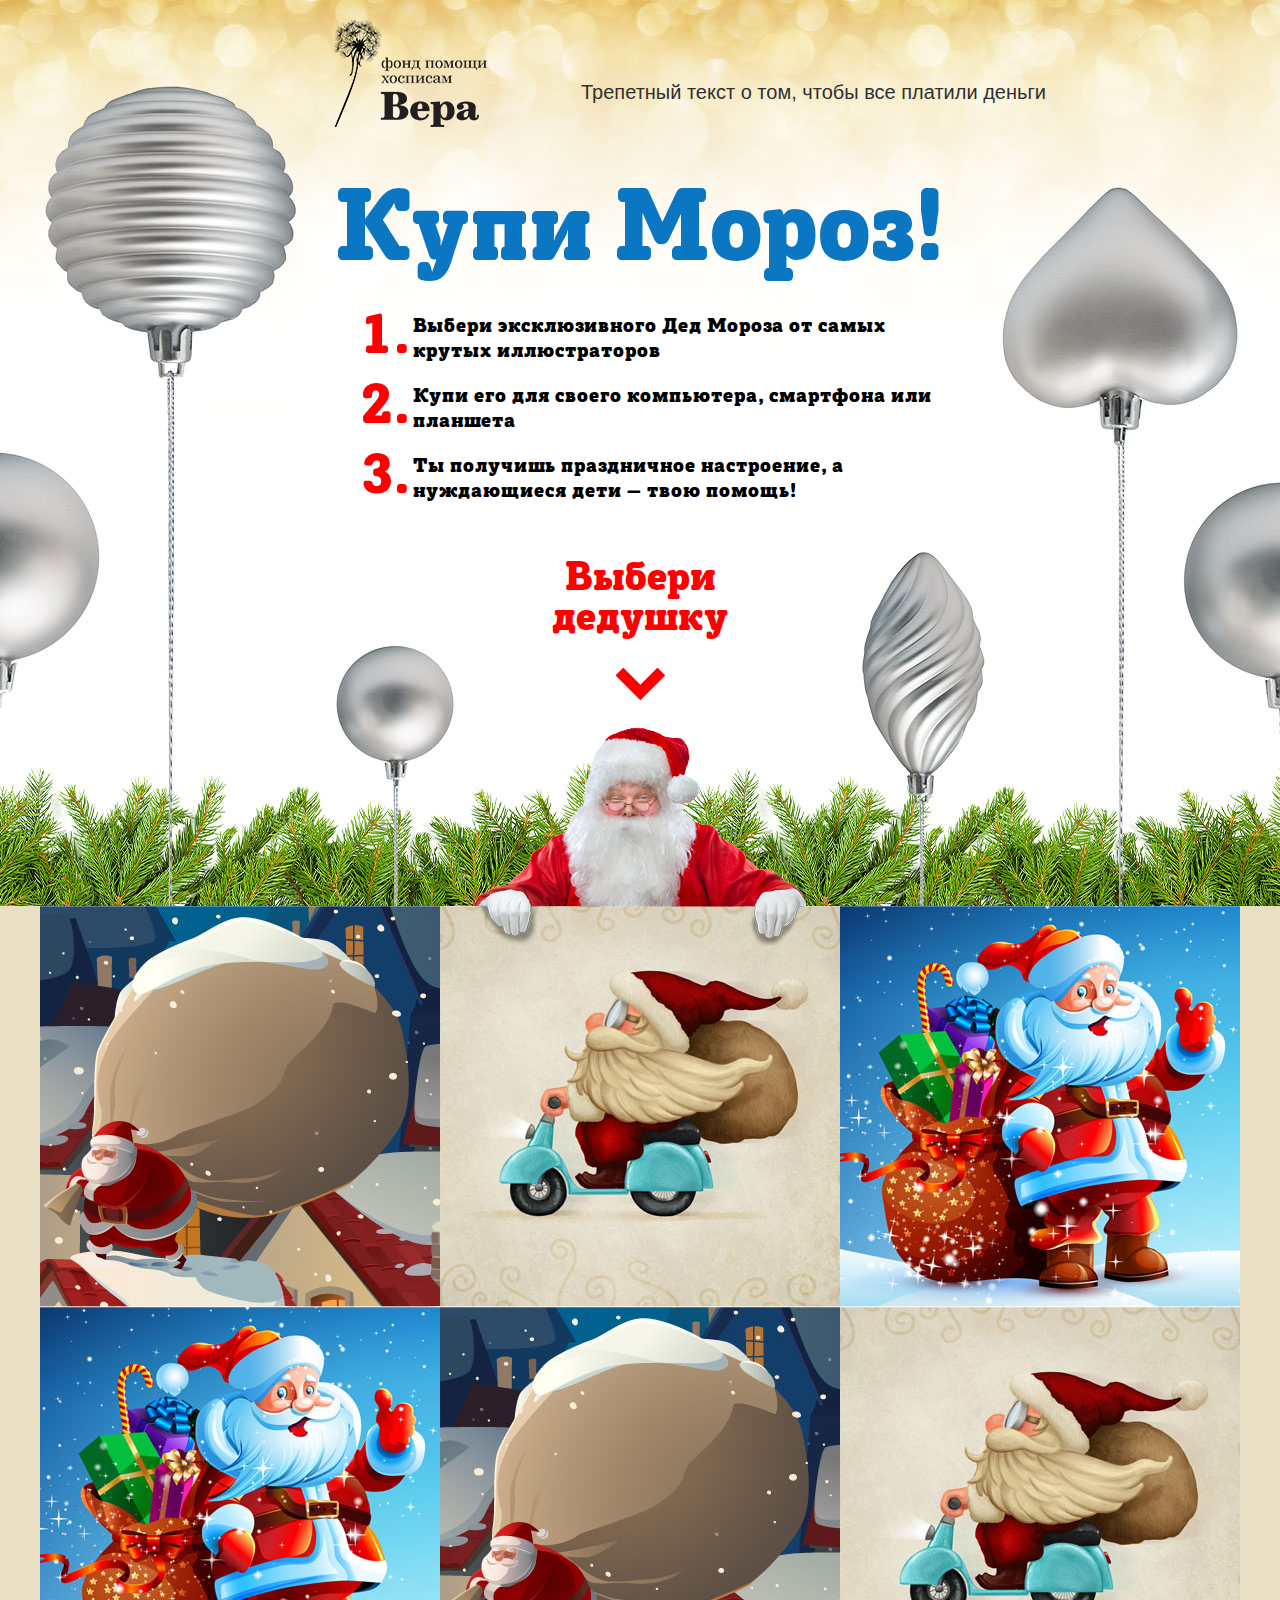
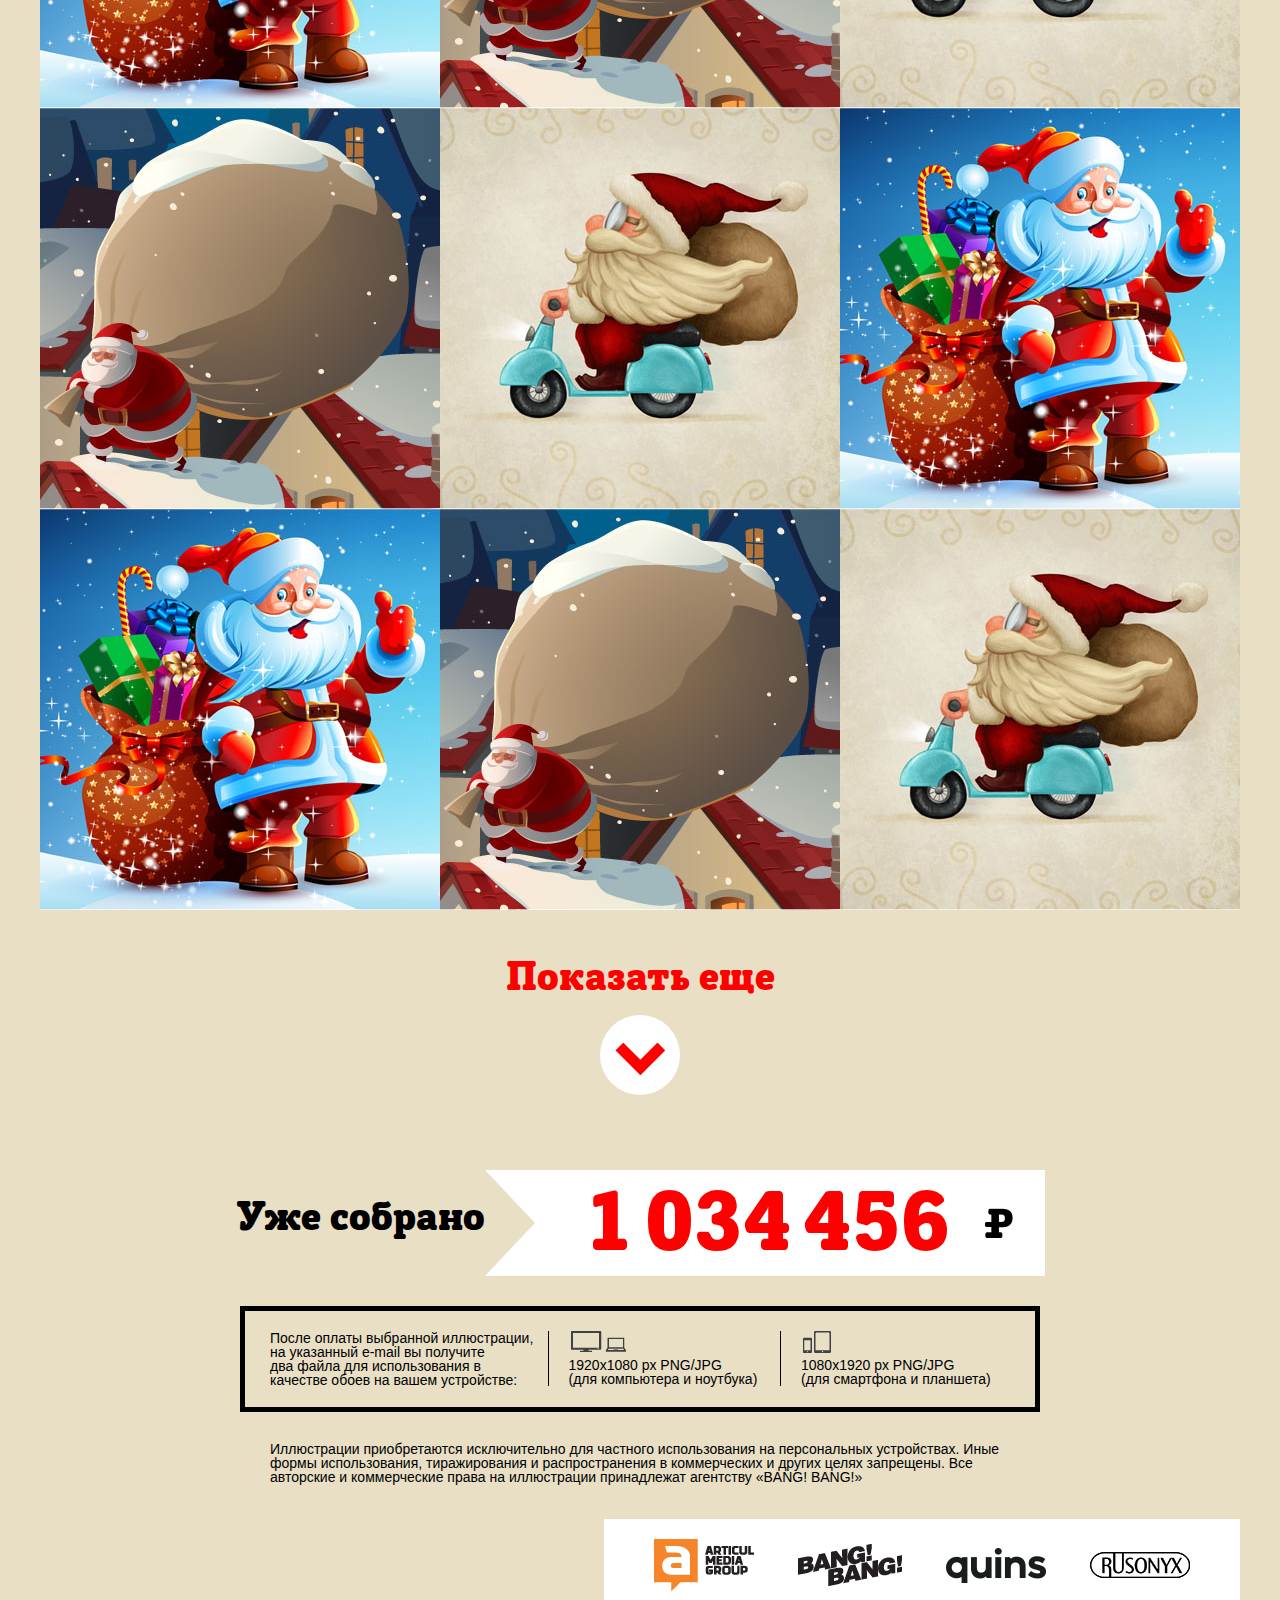
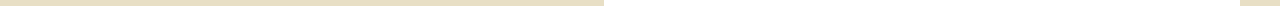
==== commit fd3937fa: "Thank you page" ====
--- a/index.html
+++ b/index.html
@@ -4,13 +4,11 @@
 	<meta charset="utf-8">
 	<title>Фонд помощи хосписам &laquo;Вера&raquo;</title>
 	<link rel="stylesheet" type="text/css" href="css/common.css" media="all">
-	<!--[if IE 8]><link rel="stylesheet" type="text/css" href="css/miserable-browsers/internet-explorer-8.css" media="all"><![endif]-->
-	<!--[if IE 9]><link rel="stylesheet" type="text/css" href="css/miserable-browsers/internet-explorer-9.css" media="all"><![endif]-->
 </head>
 <body>
 
 	<header class="l-header" role="header">
-		<h1 class="b-header-title">Фонд помощи хосписам &laquo;Вера&raquo;</h1>
+		<h1 class="b-header-title"><a href="./index.html" class="b-header-title-link">Фонд помощи хосписам &laquo;Вера&raquo;</a></h1>
 		<p class="b-header-description">Трепетный текст о том, чтобы все платили деньги</p>
 	</header>
 
@@ -23,9 +21,10 @@
 				<li class="b-intro-section-pillars-collection-clause b-intro-section-pillars-collection-two-clause">Купи его для своего компьютера, смартфона или планшета</li>
 				<li class="b-intro-section-pillars-collection-clause b-intro-section-pillars-collection-three-clause">Ты получишь праздничное настроение, а нуждающиеся дети&nbsp;&mdash; твою помощь!</li>
 			</ul>
-			<p class="b-intro-section-paragraph">Выбери дедушку</p>
+			<p class="b-intro-section-paragraph"><a href="#pictures" class="b-intro-section-paragraph-link">Выбери дедушку</a></p>
 		</section>
 		<section class="l-painting-section">
+			<a name="pictures"></a>
 			<ul class="b-painting-section-pictures-collection">
 				<li class="b-painting-section-pictures-collection-clause">
 					<img src="i/painting/painting-1.jpg" alt="Дед Мороз" class="b-painting-section-pictures-collection-clause-picture">
@@ -305,19 +304,24 @@
 	<footer class="l-footer">
 		<div class="b-footer-contents">
 			<ul class="b-footer-contents-logos-collection">
-				<li class="b-footer-contents-logos-collection-clause">
+				<li class="b-footer-contents-logos-collection-clause b-footer-contents-logos-collection-articul-clause">
+					<a href="#" class="b-footer-contents-logos-collection-clause-link" title="Articul Media">
+						<img src="./i/logo-articul.png" alt="Articul Media" class="b-footer-contents-logos-collection-clause-picture">
+					</a>
+				</li>
+				<li class="b-footer-contents-logos-collection-clause b-footer-contents-logos-collection-bang-clause">
 					<a href="#" class="b-footer-contents-logos-collection-clause-link" title="BANG! BANG!">
-						<img src="i/logo-bang.png" alt="BANG! BANG!" class="b-footer-contents-logos-collection-clause-picture">
+						<img src="./i/logo-bang.png" alt="BANG! BANG!" class="b-footer-contents-logos-collection-clause-picture">
 					</a>
 				</li>
-				<li class="b-footer-contents-logos-collection-clause">
+				<li class="b-footer-contents-logos-collection-clause b-footer-contents-logos-collection-quins-clause">
 					<a href="#" class="b-footer-contents-logos-collection-clause-link" title="Quins">
-						<img src="i/logo-quins.png" alt="Quins" class="b-footer-contents-logos-collection-clause-picture">
+						<img src="./i/logo-quins.png" alt="Quins" class="b-footer-contents-logos-collection-clause-picture">
 					</a>
 				</li>
-				<li class="b-footer-contents-logos-collection-clause">
-					<a href="#" class="b-footer-contents-logos-collection-clause-link" title="Articul Media">
-						<img src="i/logo-articul.png" alt="Articul Media" class="b-footer-contents-logos-collection-clause-picture">
+				<li class="b-footer-contents-logos-collection-clause b-footer-contents-logos-collection-rusonyx-clause">
+					<a href="#" class="b-footer-contents-logos-collection-clause-link" title="Rusonyx">
+						<img src="./i/logo-rusonyx.png" alt="Rusonyx" class="b-footer-contents-logos-collection-clause-picture">
 					</a>
 				</li>
 			</ul>
--- a/css/common.css
+++ b/css/common.css
@@ -123,7 +123,6 @@
   font-family: Arial, sans-serif; }
 
 html {
-  height: auto;
   height: 100%; }
 
 body {
@@ -219,6 +218,31 @@
   position: relative;
   background-color: #e8dfc5; }
 
+main {
+  min-height: 100%;
+  box-sizing: border-box;
+  padding: 187px 0 85px;
+  margin: -187px 0 -85px; }
+
+.b-button {
+  display: inline-block;
+  font-family: "Helvetica Neue", Arial, sans-serif;
+  font-weight: normal;
+  font-size: 16px;
+  line-height: 20px;
+  padding: 10px 20px;
+  border-radius: 4px;
+  color: #fff;
+  background: #ff0000; }
+  .b-button:hover {
+    opacity: .6; }
+
+.b-check-button {
+  display: block;
+  width: 140px;
+  text-align: center;
+  margin: 20px auto 0; }
+
 .b-header-title {
   position: relative;
   display: inline-block;
@@ -229,6 +253,9 @@
   background: transparent url(../i/graphics.png) no-repeat 0 0;
   vertical-align: bottom;
   z-index: 5; }
+  .b-header-title-link {
+    display: block;
+    height: 100%; }
 .b-header-description {
   position: relative;
   display: inline-block;
@@ -237,13 +264,12 @@
   font-weight: normal;
   font-size: 20px;
   line-height: 20px;
-  color: #fff;
+  color: #303030;
   vertical-align: bottom;
-  background-color: #ff0000;
   z-index: 5; }
   .b-header-description:after, .b-header-description:before {
     position: absolute;
-    content: '';
+    /* content: ''; */
     top: 0;
     border-top: 35px solid #ff0000;
     border-bottom: 35px solid #ff0000; }
@@ -268,7 +294,7 @@
   font-weight: normal;
   font-size: 97px;
   line-height: normal;
-  color: #ff0000;
+  color: #0b77c3;
   text-align: center; }
 .b-intro-section-pillars-collection {
   margin: 0 auto;
@@ -309,15 +335,64 @@
   line-height: 40px;
   color: #ff0000;
   text-align: center; }
-  .b-intro-section-paragraph:after {
-    position: absolute;
-    content: '';
-    left: 50%;
-    margin-left: -25px;
-    bottom: -60px;
-    width: 50px;
-    height: 32px;
-    background: transparent url(../i/graphics.png) no-repeat -153px 0; }
+  .b-intro-section-paragraph a {
+    color: #ff0000;
+    text-decoration: none; }
+    .b-intro-section-paragraph a:after {
+      position: absolute;
+      content: '';
+      left: 50%;
+      margin-left: -25px;
+      bottom: -60px;
+      width: 50px;
+      height: 32px;
+      background: transparent url(../i/graphics.png) no-repeat -153px 0; }
+
+.b-thankyou-section-background-section {
+  position: absolute;
+  content: '';
+  top: 0;
+  left: 0;
+  right: 0;
+  bottom: 85px; }
+.b-thankyou-section-title {
+  position: relative;
+  padding: 0 0 10px;
+  font-family: "posterizer_kg_roundedregular", Arial, sans-serif;
+  font-weight: normal;
+  font-size: 97px;
+  line-height: normal;
+  color: #ff0000;
+  text-align: center; }
+.b-thankyou-section-description {
+  font-family: "posterizer_kg_roundedregular", Arial, sans-serif;
+  font-weight: normal;
+  font-size: 32px;
+  line-height: 40px;
+  max-width: 600px;
+  margin: 0 auto;
+  text-align: center;
+  position: relative;
+  padding: 0 0 20px; }
+.b-thankyou-section-contents {
+  font-family: "Helvetica Neue", Arial, sans-serif;
+  font-weight: normal;
+  font-size: 16px;
+  line-height: 20px;
+  max-width: 600px;
+  margin: 0 auto;
+  position: relative; }
+  .b-thankyou-section-contents-paragraph {
+    padding: 0 0 10px; }
+  .b-thankyou-section-contents-link, .b-thankyou-section-contents a {
+    color: #ff0000;
+    text-decoration: none;
+    border-bottom: 1px solid transparent; }
+    .b-thankyou-section-contents-link:hover, .b-thankyou-section-contents a:hover {
+      border-bottom-color: #ff0000; }
+  .b-thankyou-section-contents .b-button {
+    color: #fff;
+    border: none; }
 
 .b-painting-section-pictures-collection {
   margin: 0 auto;
@@ -572,11 +647,11 @@
   text-align: right; }
   .b-footer-contents-logos-collection {
     display: inline-block;
-    padding: 18px 72px 10px 10px;
+    padding: 20px 30px 10px;
     background-color: #fff; }
     .b-footer-contents-logos-collection-clause {
       display: inline-block;
-      padding: 0 0 0 40px;
+      padding: 0 20px;
       vertical-align: middle; }
       .b-footer-contents-logos-collection-clause-link {
         display: block; }
@@ -742,4 +817,3 @@
     content: "";
     width: 100%;
     height: 0; }
-
